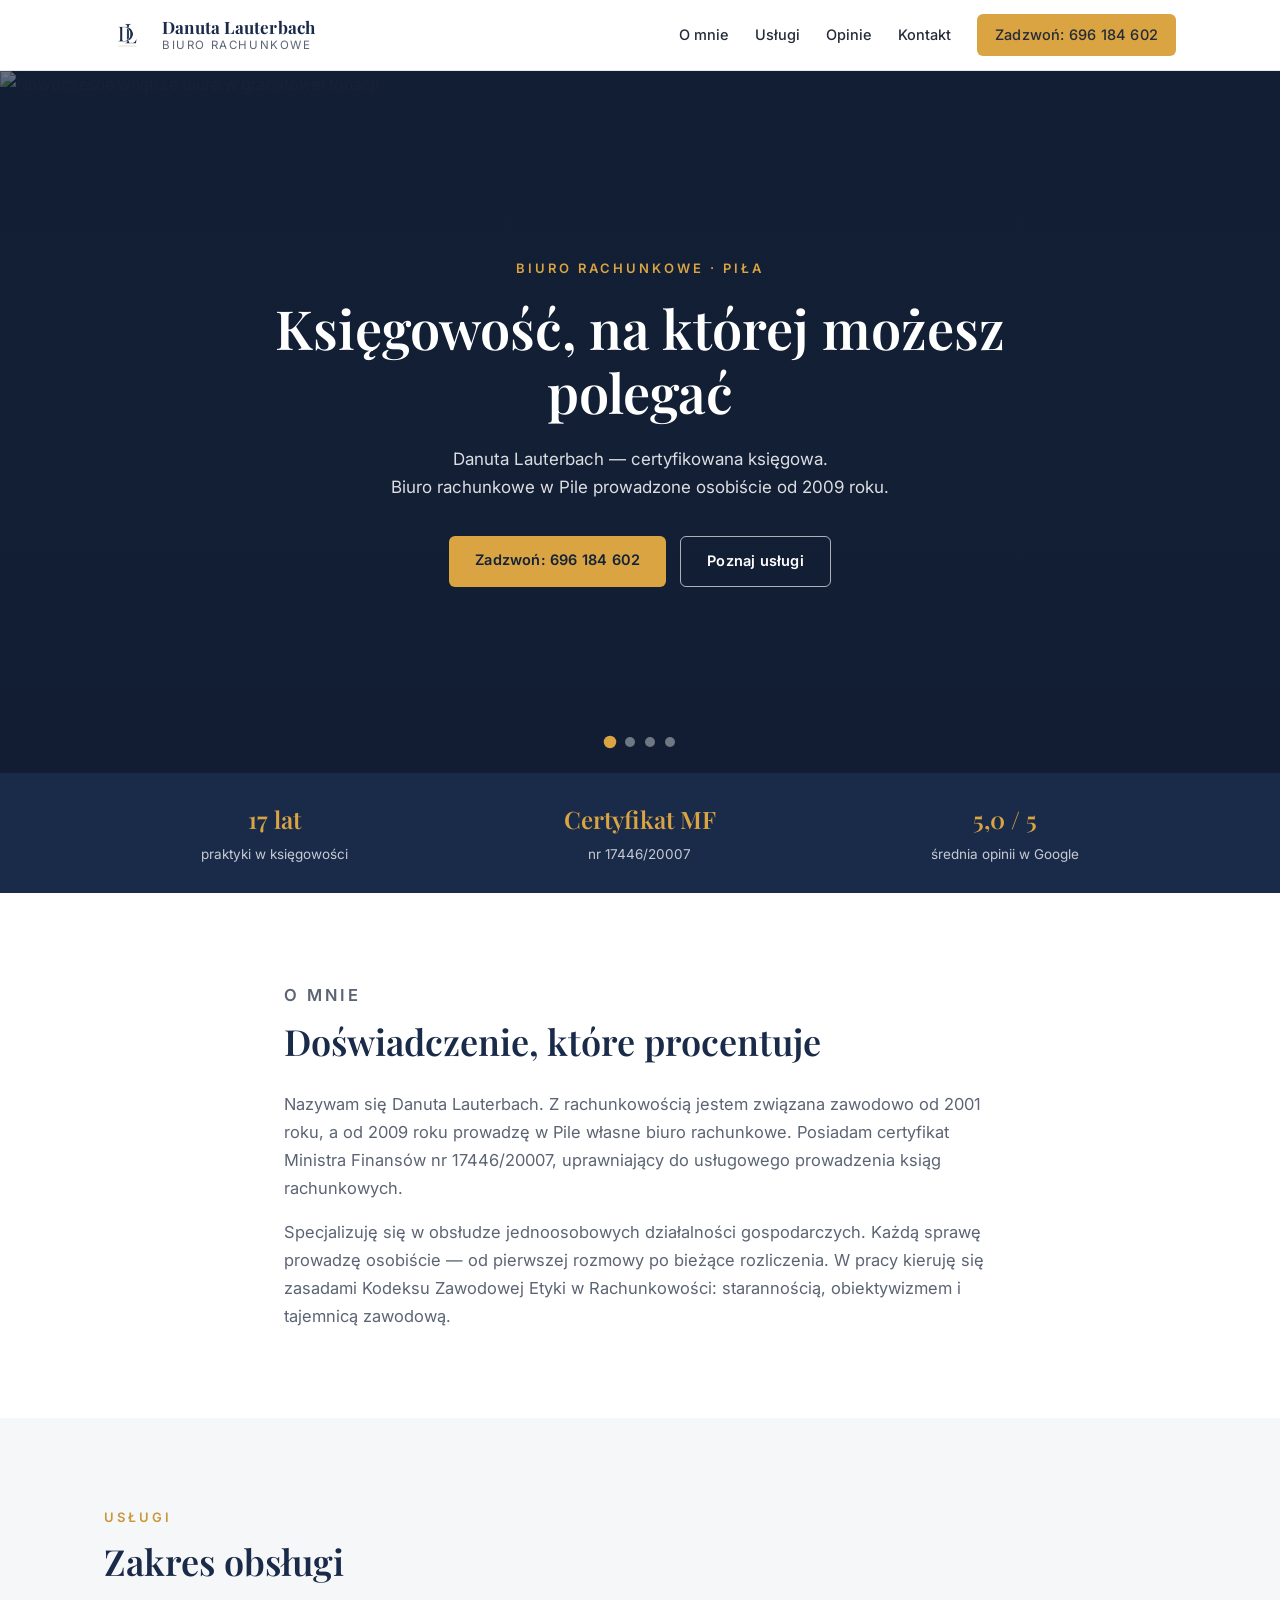
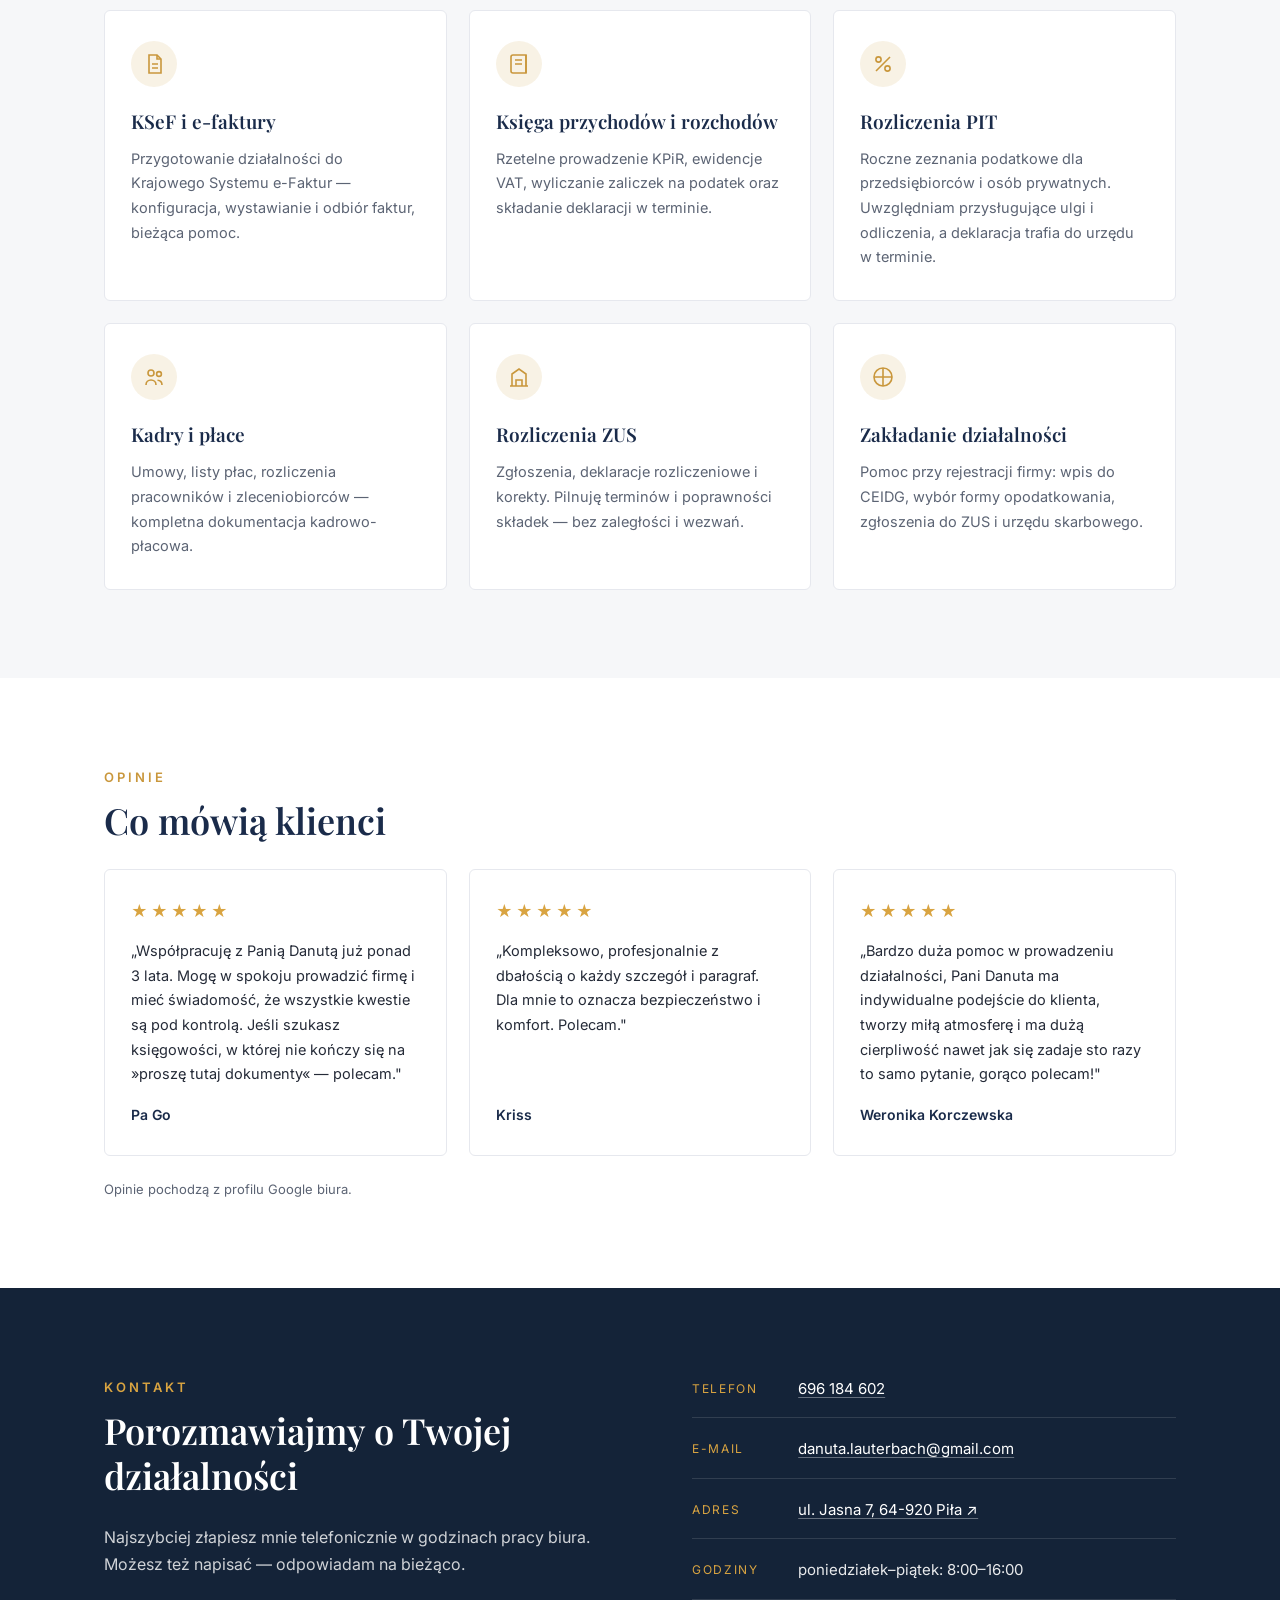
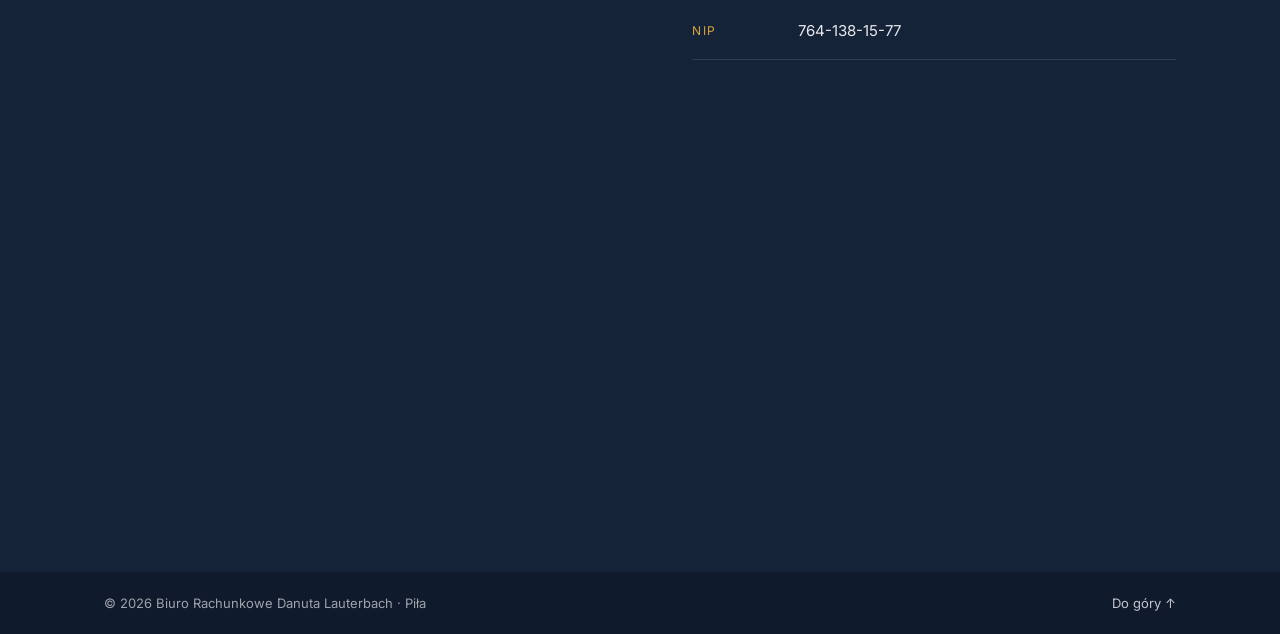
==== index.html @ 6547c0d4 "SEO: og-image, twitter cards, katalog usług w Schema, optymalizacja hero - og-image.jpg 1200x630 (gr" ====
<!DOCTYPE html>
<html lang="pl">
<head>
  <meta charset="UTF-8">
  <meta name="viewport" content="width=device-width, initial-scale=1.0">
  <title>Danuta Lauterbach — Biuro Rachunkowe w Pile | KPiR, kadry, ZUS, PIT</title>
  <meta name="description" content="Biuro rachunkowe Danuty Lauterbach w Pile. Certyfikat Ministra Finansów, 17 lat praktyki. KPiR, kadry i płace, ZUS, KSeF, rozliczenia PIT. Zadzwoń: 696 184 602.">
  <link rel="canonical" href="https://pilaksiegowa.pl/">
  <meta property="og:title" content="Danuta Lauterbach — Biuro Rachunkowe w Pile">
  <meta property="og:description" content="Certyfikowana księgowa. KPiR, kadry i płace, ZUS, KSeF, rozliczenia PIT. Piła, ul. Jasna 7.">
  <meta property="og:type" content="website">
  <meta property="og:url" content="https://pilaksiegowa.pl/">
  <meta property="og:locale" content="pl_PL">
  <meta property="og:image" content="https://pilaksiegowa.pl/og-image.jpg">
  <meta property="og:image:width" content="1200">
  <meta property="og:image:height" content="630">
  <meta property="og:image:alt" content="Danuta Lauterbach — Biuro Rachunkowe w Pile">
  <meta name="twitter:card" content="summary_large_image">
  <meta name="twitter:title" content="Danuta Lauterbach — Biuro Rachunkowe w Pile">
  <meta name="twitter:description" content="Certyfikowana księgowa. KPiR, kadry i płace, ZUS, KSeF, rozliczenia PIT.">
  <meta name="twitter:image" content="https://pilaksiegowa.pl/og-image.jpg">
  <meta name="theme-color" content="#1a2b4a">
  <link rel="icon" type="image/png" href="img/favicon.png">
  <link rel="apple-touch-icon" href="img/apple-touch-icon.png">
  <link rel="preload" as="image" href="img/slide-1.jpg">
  <link rel="preconnect" href="https://fonts.googleapis.com">
  <link rel="preconnect" href="https://fonts.gstatic.com" crossorigin>
  <link href="https://fonts.googleapis.com/css2?family=Playfair+Display:wght@500;600&family=Inter:wght@400;500;600&display=swap" rel="stylesheet">
  <link rel="stylesheet" href="css/style.css?v=2">
  <script type="application/ld+json">
  {
    "@context": "https://schema.org",
    "@type": "AccountingService",
    "name": "Biuro Rachunkowe Danuta Lauterbach",
    "url": "https://pilaksiegowa.pl/",
    "image": "https://pilaksiegowa.pl/og-image.jpg",
    "telephone": "+48696184602",
    "email": "danuta.lauterbach@gmail.com",
    "address": {
      "@type": "PostalAddress",
      "streetAddress": "ul. Jasna 7",
      "addressLocality": "Piła",
      "postalCode": "64-920",
      "addressCountry": "PL"
    },
    "geo": { "@type": "GeoCoordinates", "latitude": 53.1510, "longitude": 16.7380 },
    "openingHoursSpecification": {
      "@type": "OpeningHoursSpecification",
      "dayOfWeek": ["Monday", "Tuesday", "Wednesday", "Thursday", "Friday"],
      "opens": "08:00",
      "closes": "16:00"
    },
    "founder": { "@type": "Person", "name": "Danuta Lauterbach" },
    "foundingDate": "2009",
    "sameAs": [
      "https://ksiegowosc-pila.pl",
      "https://www.google.com/maps/search/?api=1&query=Biuro+Rachunkowe+Lauterbach+ul.+Jasna+7+Pi%C5%82a"
    ],
    "hasOfferCatalog": {
      "@type": "OfferCatalog",
      "name": "Usługi księgowe",
      "itemListElement": [
        { "@type": "Offer", "itemOffered": { "@type": "Service", "name": "KSeF i e-faktury" } },
        { "@type": "Offer", "itemOffered": { "@type": "Service", "name": "Księga przychodów i rozchodów (KPiR)" } },
        { "@type": "Offer", "itemOffered": { "@type": "Service", "name": "Rozliczenia PIT" } },
        { "@type": "Offer", "itemOffered": { "@type": "Service", "name": "Kadry i płace" } },
        { "@type": "Offer", "itemOffered": { "@type": "Service", "name": "Rozliczenia ZUS" } },
        { "@type": "Offer", "itemOffered": { "@type": "Service", "name": "Zakładanie działalności gospodarczej" } }
      ]
    }
  }
  </script>
</head>
<body>

<header class="site-header">
  <div class="container header-inner">
    <a href="#start" class="brand">
      <img src="img/logo-transparent.png" alt="Logo DL — Danuta Lauterbach" width="46" height="46">
      <span class="brand-text">
        <strong>Danuta Lauterbach</strong>
        <small>biuro rachunkowe</small>
      </span>
    </a>
    <nav class="main-nav" id="mainNav" aria-label="Nawigacja główna">
      <a href="#o-mnie">O mnie</a>
      <a href="#uslugi">Usługi</a>
      <a href="#opinie">Opinie</a>
      <a href="#kontakt">Kontakt</a>
      <a href="tel:696184602" class="btn btn-gold btn-nav">Zadzwoń: 696 184 602</a>
    </nav>
    <button class="nav-toggle" id="navToggle" aria-label="Otwórz menu" aria-expanded="false">
      <span></span><span></span><span></span>
    </button>
  </div>
</header>

<main id="start">

  <!-- HERO ze zmieniającymi się zdjęciami -->
  <section class="hero" aria-label="Sekcja powitalna">
    <div class="hero-slides" id="heroSlides">
      <img src="img/slide-1.jpg" class="slide is-active" alt="Nowoczesne wnętrze biura w granatowej tonacji" width="1600" height="1068" fetchpriority="high">
      <img src="img/slide-2.jpg" class="slide" alt="Otwarta księga i notatnik z długopisem" width="1600" height="1201" decoding="async">
      <img src="img/slide-3.jpg" class="slide" alt="Podpisywanie dokumentów piórem" width="1600" height="1068" decoding="async">
      <img src="img/slide-4.jpg" class="slide" alt="Praca z dokumentami przy biurku, obok filiżanka kawy" width="1600" height="1067" decoding="async">
    </div>
    <div class="hero-overlay"></div>
    <div class="container hero-content">
      <p class="hero-kicker">Biuro rachunkowe · Piła</p>
      <h1>Księgowość, na której możesz polegać</h1>
      <p class="hero-sub">Danuta Lauterbach — certyfikowana księgowa.<br>
      Biuro rachunkowe w Pile prowadzone osobiście od 2009 roku.</p>
      <div class="hero-actions">
        <a href="tel:696184602" class="btn btn-gold">Zadzwoń: 696 184 602</a>
        <a href="#uslugi" class="btn btn-ghost">Poznaj usługi</a>
      </div>
    </div>
    <div class="hero-dots" id="heroDots" role="tablist" aria-label="Wybór zdjęcia"></div>
  </section>

  <!-- PASEK ZAUFANIA -->
  <section class="trustbar">
    <div class="container trust-grid">
      <div class="trust-item">
        <span class="trust-num">17 lat</span>
        <span class="trust-label">praktyki w księgowości</span>
      </div>
      <div class="trust-item">
        <span class="trust-num">Certyfikat MF</span>
        <span class="trust-label">nr 17446/20007</span>
      </div>
      <div class="trust-item">
        <span class="trust-num">5,0 / 5</span>
        <span class="trust-label">średnia opinii w Google</span>
      </div>
    </div>
  </section>

  <!-- O MNIE -->
  <section class="section" id="o-mnie">
    <div class="container narrow">
      <p class="section-kicker">O mnie</p>
      <h2>Doświadczenie, które procentuje</h2>
      <p>Nazywam się Danuta Lauterbach. Z rachunkowością jestem związana zawodowo od 2001 roku,
      a od 2009 roku prowadzę w Pile własne biuro rachunkowe. Posiadam certyfikat Ministra Finansów
      nr 17446/20007, uprawniający do usługowego prowadzenia ksiąg rachunkowych.</p>
      <p>Specjalizuję się w obsłudze jednoosobowych działalności gospodarczych. Każdą sprawę prowadzę
      osobiście — od pierwszej rozmowy po bieżące rozliczenia. W pracy kieruję się zasadami
      Kodeksu Zawodowej Etyki w Rachunkowości: starannością, obiektywizmem i tajemnicą zawodową.</p>
    </div>
  </section>

  <!-- USŁUGI -->
  <section class="section section-alt" id="uslugi">
    <div class="container">
      <p class="section-kicker">Usługi</p>
      <h2>Zakres obsługi</h2>
      <div class="services-grid">
        <article class="service-card">
          <div class="service-icon" aria-hidden="true">
            <svg viewBox="0 0 24 24" fill="none" stroke="currentColor" stroke-width="1.6"><path d="M7 3h8l4 4v14H7z"/><path d="M15 3v4h4"/><path d="M10 12h6M10 16h6"/></svg>
          </div>
          <h3>KSeF i e-faktury</h3>
          <p>Przygotowanie działalności do Krajowego Systemu e-Faktur — konfiguracja, wystawianie i odbiór faktur, bieżąca pomoc.</p>
        </article>
        <article class="service-card">
          <div class="service-icon" aria-hidden="true">
            <svg viewBox="0 0 24 24" fill="none" stroke="currentColor" stroke-width="1.6"><path d="M4 5a2 2 0 012-2h13v18H6a2 2 0 01-2-2z"/><path d="M19 3v18"/><path d="M8 8h7M8 12h7"/></svg>
          </div>
          <h3>Księga przychodów i rozchodów</h3>
          <p>Rzetelne prowadzenie KPiR, ewidencje VAT, wyliczanie zaliczek na podatek oraz składanie deklaracji w terminie.</p>
        </article>
        <article class="service-card">
          <div class="service-icon" aria-hidden="true">
            <svg viewBox="0 0 24 24" fill="none" stroke="currentColor" stroke-width="1.6"><path d="M19 5L5 19"/><circle cx="7.5" cy="7.5" r="2.6"/><circle cx="16.5" cy="16.5" r="2.6"/></svg>
          </div>
          <h3>Rozliczenia PIT</h3>
          <p>Roczne zeznania podatkowe dla przedsiębiorców i osób prywatnych. Uwzględniam przysługujące ulgi i odliczenia, a deklaracja trafia do urzędu w terminie.</p>
        </article>
        <article class="service-card">
          <div class="service-icon" aria-hidden="true">
            <svg viewBox="0 0 24 24" fill="none" stroke="currentColor" stroke-width="1.6"><circle cx="9" cy="8" r="3"/><path d="M4 20c0-3 2.2-5 5-5s5 2 5 5"/><circle cx="17" cy="9" r="2.4"/><path d="M15.5 15.2c2.6.2 4.5 2 4.5 4.8"/></svg>
          </div>
          <h3>Kadry i płace</h3>
          <p>Umowy, listy płac, rozliczenia pracowników i zleceniobiorców — kompletna dokumentacja kadrowo-płacowa.</p>
        </article>
        <article class="service-card">
          <div class="service-icon" aria-hidden="true">
            <svg viewBox="0 0 24 24" fill="none" stroke="currentColor" stroke-width="1.6"><path d="M3 21h18M5 21V9l7-5 7 5v12"/><path d="M9 21v-6h6v6"/></svg>
          </div>
          <h3>Rozliczenia ZUS</h3>
          <p>Zgłoszenia, deklaracje rozliczeniowe i korekty. Pilnuję terminów i poprawności składek — bez zaległości i wezwań.</p>
        </article>
        <article class="service-card">
          <div class="service-icon" aria-hidden="true">
            <svg viewBox="0 0 24 24" fill="none" stroke="currentColor" stroke-width="1.6"><path d="M12 3v18M3 12h18"/><circle cx="12" cy="12" r="9"/></svg>
          </div>
          <h3>Zakładanie działalności</h3>
          <p>Pomoc przy rejestracji firmy: wpis do CEIDG, wybór formy opodatkowania, zgłoszenia do ZUS i urzędu skarbowego.</p>
        </article>
      </div>
    </div>
  </section>

  <!-- OPINIE -->
  <section class="section" id="opinie">
    <div class="container">
      <p class="section-kicker">Opinie</p>
      <h2>Co mówią klienci</h2>
      <div class="reviews-grid">
        <blockquote class="review-card">
          <div class="stars" aria-label="Ocena 5 na 5">★★★★★</div>
          <p>„Współpracuję z Panią Danutą już ponad 3 lata. Mogę w spokoju prowadzić firmę i mieć świadomość,
          że wszystkie kwestie są pod kontrolą. Jeśli szukasz księgowości, w której nie kończy się na
          »proszę tutaj dokumenty« — polecam."</p>
          <footer>Pa Go</footer>
        </blockquote>
        <blockquote class="review-card">
          <div class="stars" aria-label="Ocena 5 na 5">★★★★★</div>
          <p>„Kompleksowo, profesjonalnie z dbałością o każdy szczegół i paragraf.
          Dla mnie to oznacza bezpieczeństwo i komfort. Polecam."</p>
          <footer>Kriss</footer>
        </blockquote>
        <blockquote class="review-card">
          <div class="stars" aria-label="Ocena 5 na 5">★★★★★</div>
          <p>„Bardzo duża pomoc w prowadzeniu działalności, Pani Danuta ma indywidualne podejście do klienta,
          tworzy miłą atmosferę i ma dużą cierpliwość nawet jak się zadaje sto razy to samo pytanie, gorąco polecam!"</p>
          <footer>Weronika Korczewska</footer>
        </blockquote>
      </div>
      <p class="reviews-note">Opinie pochodzą z profilu Google biura.</p>
    </div>
  </section>

  <!-- KONTAKT -->
  <section class="section section-navy" id="kontakt">
    <div class="container contact-grid">
      <div>
        <p class="section-kicker kicker-gold">Kontakt</p>
        <h2 class="h-light">Porozmawiajmy o Twojej działalności</h2>
        <p class="contact-lead">Najszybciej złapiesz mnie telefonicznie w godzinach pracy biura.
        Możesz też napisać — odpowiadam na bieżąco.</p>
      </div>
      <ul class="contact-list">
        <li>
          <span class="contact-label">Telefon</span>
          <a href="tel:696184602">696 184 602</a>
        </li>
        <li>
          <span class="contact-label">E-mail</span>
          <a href="mailto:danuta.lauterbach@gmail.com">danuta.lauterbach@gmail.com</a>
        </li>
        <li>
          <span class="contact-label">Adres</span>
          <a href="https://www.google.com/maps/search/?api=1&query=Biuro+Rachunkowe+Lauterbach+ul.+Jasna+7+Piła" target="_blank" rel="noopener" title="Otwórz lokalizację biura w Google Maps">ul. Jasna 7, 64-920 Piła ↗</a>
        </li>
        <li>
          <span class="contact-label">Godziny</span>
          <span>poniedziałek–piątek: 8:00–16:00</span>
        </li>
        <li>
          <span class="contact-label">NIP</span>
          <span>764-138-15-77</span>
        </li>
      </ul>
    </div>
    <div class="container">
      <div class="contact-map">
        <iframe
          src="https://maps.google.com/maps?q=Biuro+Rachunkowe+Danuta+Lauterbach&t=&z=16&ie=UTF8&iwloc=A&output=embed"
          title="Mapa dojazdu — Biuro Rachunkowe Danuta Lauterbach, ul. Jasna 7, Piła"
          loading="lazy"
          referrerpolicy="no-referrer-when-downgrade"
          allowfullscreen></iframe>
      </div>
    </div>
  </section>

</main>

<footer class="site-footer">
  <div class="container footer-inner">
    <span>© 2026 Biuro Rachunkowe Danuta Lauterbach · Piła</span>
    <a href="#start">Do góry ↑</a>
  </div>
</footer>

<script src="js/script.js?v=1"></script>
</body>
</html>
---- css/style.css ----
/* ============================================
   Biuro Rachunkowe Danuta Lauterbach — pilaksiegowa
   Koncepcja 1: klasyka — granat + złoto
   ============================================ */

:root {
  --navy: #1a2b4a;
  --navy-dark: #142338;
  --gold: #c9973c;
  --gold-light: #d9a441;
  --ink: #252b38;
  --muted: #5c6474;
  --bg: #ffffff;
  --bg-alt: #f6f7f9;
  --line: #e6e8ee;
  --radius: 6px;
  --font-serif: "Playfair Display", Georgia, serif;
  --font-sans: "Inter", -apple-system, BlinkMacSystemFont, sans-serif;
}

* { margin: 0; padding: 0; box-sizing: border-box; }

html { scroll-behavior: smooth; }

body {
  font-family: var(--font-sans);
  color: var(--ink);
  background: var(--bg);
  line-height: 1.7;
  font-size: 16px;
}

img { max-width: 100%; display: block; }

.container {
  max-width: 1120px;
  margin: 0 auto;
  padding: 0 24px;
}

.narrow { max-width: 760px; }

section { scroll-margin-top: 84px; }

/* ---------- Nagłówek ---------- */

.site-header {
  position: sticky;
  top: 0;
  z-index: 50;
  background: rgba(255, 255, 255, 0.97);
  border-bottom: 1px solid var(--line);
}

.header-inner {
  display: flex;
  align-items: center;
  justify-content: space-between;
  padding-top: 12px;
  padding-bottom: 12px;
}

.brand {
  display: flex;
  align-items: center;
  gap: 12px;
  text-decoration: none;
}

.brand img { width: 46px; height: 46px; }

.brand-text { display: flex; flex-direction: column; line-height: 1.25; }
.brand-text strong {
  font-family: var(--font-serif);
  font-size: 17px;
  color: var(--navy);
  letter-spacing: 0.2px;
}
.brand-text small {
  font-size: 11.5px;
  color: var(--muted);
  text-transform: uppercase;
  letter-spacing: 1.6px;
}

.main-nav {
  display: flex;
  align-items: center;
  gap: 26px;
}

.main-nav a {
  text-decoration: none;
  color: var(--ink);
  font-size: 14.5px;
  font-weight: 500;
}

.main-nav a:hover { color: var(--navy); }

.nav-toggle {
  display: none;
  flex-direction: column;
  gap: 5px;
  background: none;
  border: none;
  cursor: pointer;
  padding: 6px;
}
.nav-toggle span {
  width: 24px;
  height: 2px;
  background: var(--navy);
}

/* ---------- Przyciski ---------- */

.btn {
  display: inline-block;
  padding: 12px 26px;
  border-radius: var(--radius);
  text-decoration: none;
  font-weight: 600;
  font-size: 14.5px;
  letter-spacing: 0.2px;
  transition: background 0.2s ease, color 0.2s ease, border-color 0.2s ease;
}

.btn-gold {
  background: var(--gold-light);
  color: var(--navy-dark);
}
.btn-gold:hover { background: var(--gold); }

.btn-ghost {
  border: 1px solid rgba(255, 255, 255, 0.65);
  color: #ffffff;
}
.btn-ghost:hover { border-color: #ffffff; background: rgba(255, 255, 255, 0.08); }

.btn-nav { padding: 9px 18px; }

/* ---------- Hero ze sliderem ---------- */

.hero {
  position: relative;
  min-height: 620px;
  height: 78vh;
  max-height: 760px;
  display: flex;
  align-items: center;
  overflow: hidden;
  background: var(--navy-dark);
}

.hero-slides .slide {
  position: absolute;
  inset: 0;
  width: 100%;
  height: 100%;
  object-fit: cover;
  opacity: 0;
  transition: opacity 1.4s ease-in-out;
}

.hero-slides .slide.is-active { opacity: 1; }

.hero-overlay {
  position: absolute;
  inset: 0;
  background: linear-gradient(to bottom, rgba(17, 27, 49, 0.62), rgba(17, 27, 49, 0.5) 55%, rgba(17, 27, 49, 0.72));
}

.hero-content {
  position: relative;
  z-index: 2;
  text-align: center;
  width: 100%;
}

.hero-kicker {
  color: var(--gold-light);
  font-size: 13px;
  font-weight: 600;
  text-transform: uppercase;
  letter-spacing: 3px;
  margin-bottom: 18px;
}

.hero h1 {
  font-family: var(--font-serif);
  font-weight: 600;
  font-size: clamp(34px, 5vw, 54px);
  line-height: 1.18;
  color: #ffffff;
  max-width: 800px;
  margin: 0 auto 20px;
}

.hero-sub {
  color: rgba(255, 255, 255, 0.85);
  font-size: 17px;
  margin-bottom: 34px;
}

.hero-actions {
  display: flex;
  gap: 14px;
  justify-content: center;
  flex-wrap: wrap;
}

.hero-dots {
  position: absolute;
  bottom: 26px;
  left: 50%;
  transform: translateX(-50%);
  z-index: 2;
  display: flex;
  gap: 10px;
}

.hero-dots button {
  width: 10px;
  height: 10px;
  border-radius: 50%;
  border: none;
  background: rgba(255, 255, 255, 0.4);
  cursor: pointer;
  padding: 0;
  transition: background 0.3s ease, transform 0.3s ease;
}

.hero-dots button.is-active {
  background: var(--gold-light);
  transform: scale(1.25);
}

/* ---------- Pasek zaufania ---------- */

.trustbar {
  background: var(--navy);
  padding: 26px 0;
}

.trust-grid {
  display: grid;
  grid-template-columns: repeat(3, 1fr);
  gap: 24px;
  text-align: center;
}

.trust-num {
  display: block;
  font-family: var(--font-serif);
  font-size: 24px;
  font-weight: 600;
  color: var(--gold-light);
}

.trust-label {
  font-size: 13.5px;
  color: rgba(255, 255, 255, 0.75);
}

/* ---------- Sekcje ---------- */

.section { padding: 88px 0; }

.section-alt { background: var(--bg-alt); }

.section-kicker {
  color: var(--gold);
  font-size: 13px;
  font-weight: 600;
  text-transform: uppercase;
  letter-spacing: 3px;
  margin-bottom: 10px;
}

.kicker-gold { color: var(--gold-light); }

.section h2 {
  font-family: var(--font-serif);
  font-weight: 600;
  font-size: clamp(26px, 3.4vw, 36px);
  color: var(--navy);
  margin-bottom: 26px;
  line-height: 1.25;
}

.section h2.h-light { color: #ffffff; }

.section p + p { margin-top: 16px; }

#o-mnie p { color: var(--muted); font-size: 16.5px; }

/* ---------- Usługi ---------- */

.services-grid {
  display: grid;
  grid-template-columns: repeat(3, 1fr);
  gap: 22px;
  margin-top: 14px;
}

.service-card {
  background: #ffffff;
  border: 1px solid var(--line);
  border-radius: var(--radius);
  padding: 30px 26px;
}

.service-icon {
  width: 46px;
  height: 46px;
  border-radius: 50%;
  background: rgba(201, 151, 60, 0.13);
  color: var(--gold);
  display: flex;
  align-items: center;
  justify-content: center;
  margin-bottom: 18px;
}

.service-icon svg { width: 24px; height: 24px; }

.service-card h3 {
  font-family: var(--font-serif);
  font-size: 19px;
  font-weight: 600;
  color: var(--navy);
  margin-bottom: 10px;
}

.service-card p { font-size: 14.5px; color: var(--muted); }

/* ---------- Opinie ---------- */

.reviews-grid {
  display: grid;
  grid-template-columns: repeat(3, 1fr);
  gap: 22px;
  margin-top: 14px;
}

.review-card {
  background: #ffffff;
  border: 1px solid var(--line);
  border-radius: var(--radius);
  padding: 28px 26px;
  display: flex;
  flex-direction: column;
}

.stars {
  color: var(--gold-light);
  font-size: 16px;
  letter-spacing: 3px;
  margin-bottom: 14px;
}

.review-card p {
  font-size: 14.5px;
  color: var(--ink);
  flex: 1;
}

.review-card footer {
  margin-top: 16px;
  font-weight: 600;
  font-size: 14px;
  color: var(--navy);
}

.reviews-note {
  margin-top: 22px;
  font-size: 13px;
  color: var(--muted);
}

/* ---------- Kontakt ---------- */

.section-navy { background: var(--navy-dark); }

.contact-grid {
  display: grid;
  grid-template-columns: 1.1fr 1fr;
  gap: 56px;
  align-items: start;
}

.contact-lead { color: rgba(255, 255, 255, 0.8); }

.contact-list {
  list-style: none;
  display: flex;
  flex-direction: column;
  gap: 18px;
}

.contact-list li {
  display: grid;
  grid-template-columns: 92px 1fr;
  gap: 14px;
  padding-bottom: 16px;
  border-bottom: 1px solid rgba(255, 255, 255, 0.12);
  font-size: 15px;
  color: rgba(255, 255, 255, 0.9);
}

.contact-label {
  font-size: 12px;
  text-transform: uppercase;
  letter-spacing: 1.6px;
  color: var(--gold-light);
  padding-top: 3px;
}

.contact-list a {
  color: #ffffff;
  text-decoration: underline;
  text-decoration-color: rgba(255, 255, 255, 0.35);
  text-underline-offset: 3px;
}

.contact-list a:hover { text-decoration-color: var(--gold-light); }

.contact-map {
  margin-top: 44px;
}

.contact-map iframe {
  display: block;
  width: 100%;
  height: 380px;
  border: 0;
  border-radius: var(--radius);
}

/* ---------- Stopka ---------- */

.site-footer {
  background: #0f1a2c;
  padding: 20px 0;
}

.footer-inner {
  display: flex;
  justify-content: space-between;
  align-items: center;
  font-size: 13px;
  color: rgba(255, 255, 255, 0.6);
}

.site-footer a { color: rgba(255, 255, 255, 0.75); text-decoration: none; }
.site-footer a:hover { color: #ffffff; }

/* ---------- Responsywność ---------- */

@media (max-width: 900px) {
  .services-grid, .reviews-grid { grid-template-columns: 1fr 1fr; }
  .contact-grid { grid-template-columns: 1fr; gap: 32px; }
}

@media (max-width: 640px) {
  .main-nav {
    display: none;
    position: absolute;
    top: 100%;
    left: 0;
    right: 0;
    background: #ffffff;
    border-bottom: 1px solid var(--line);
    flex-direction: column;
    align-items: flex-start;
    padding: 18px 24px 22px;
    gap: 16px;
  }
  .main-nav.is-open { display: flex; }
  .nav-toggle { display: flex; }
  .services-grid, .reviews-grid { grid-template-columns: 1fr; }
  .trust-grid { grid-template-columns: 1fr; gap: 16px; }
  .hero { min-height: 540px; height: auto; padding: 96px 0; }
  .section { padding: 60px 0; }
  .footer-inner { flex-direction: column; gap: 8px; }
  .contact-map { margin-top: 32px; }
  .contact-map iframe { height: 300px; }
}

/* Dostępność: mniej ruchu */
@media (prefers-reduced-motion: reduce) {
  html { scroll-behavior: auto; }
  .hero-slides .slide { transition: none; }
}
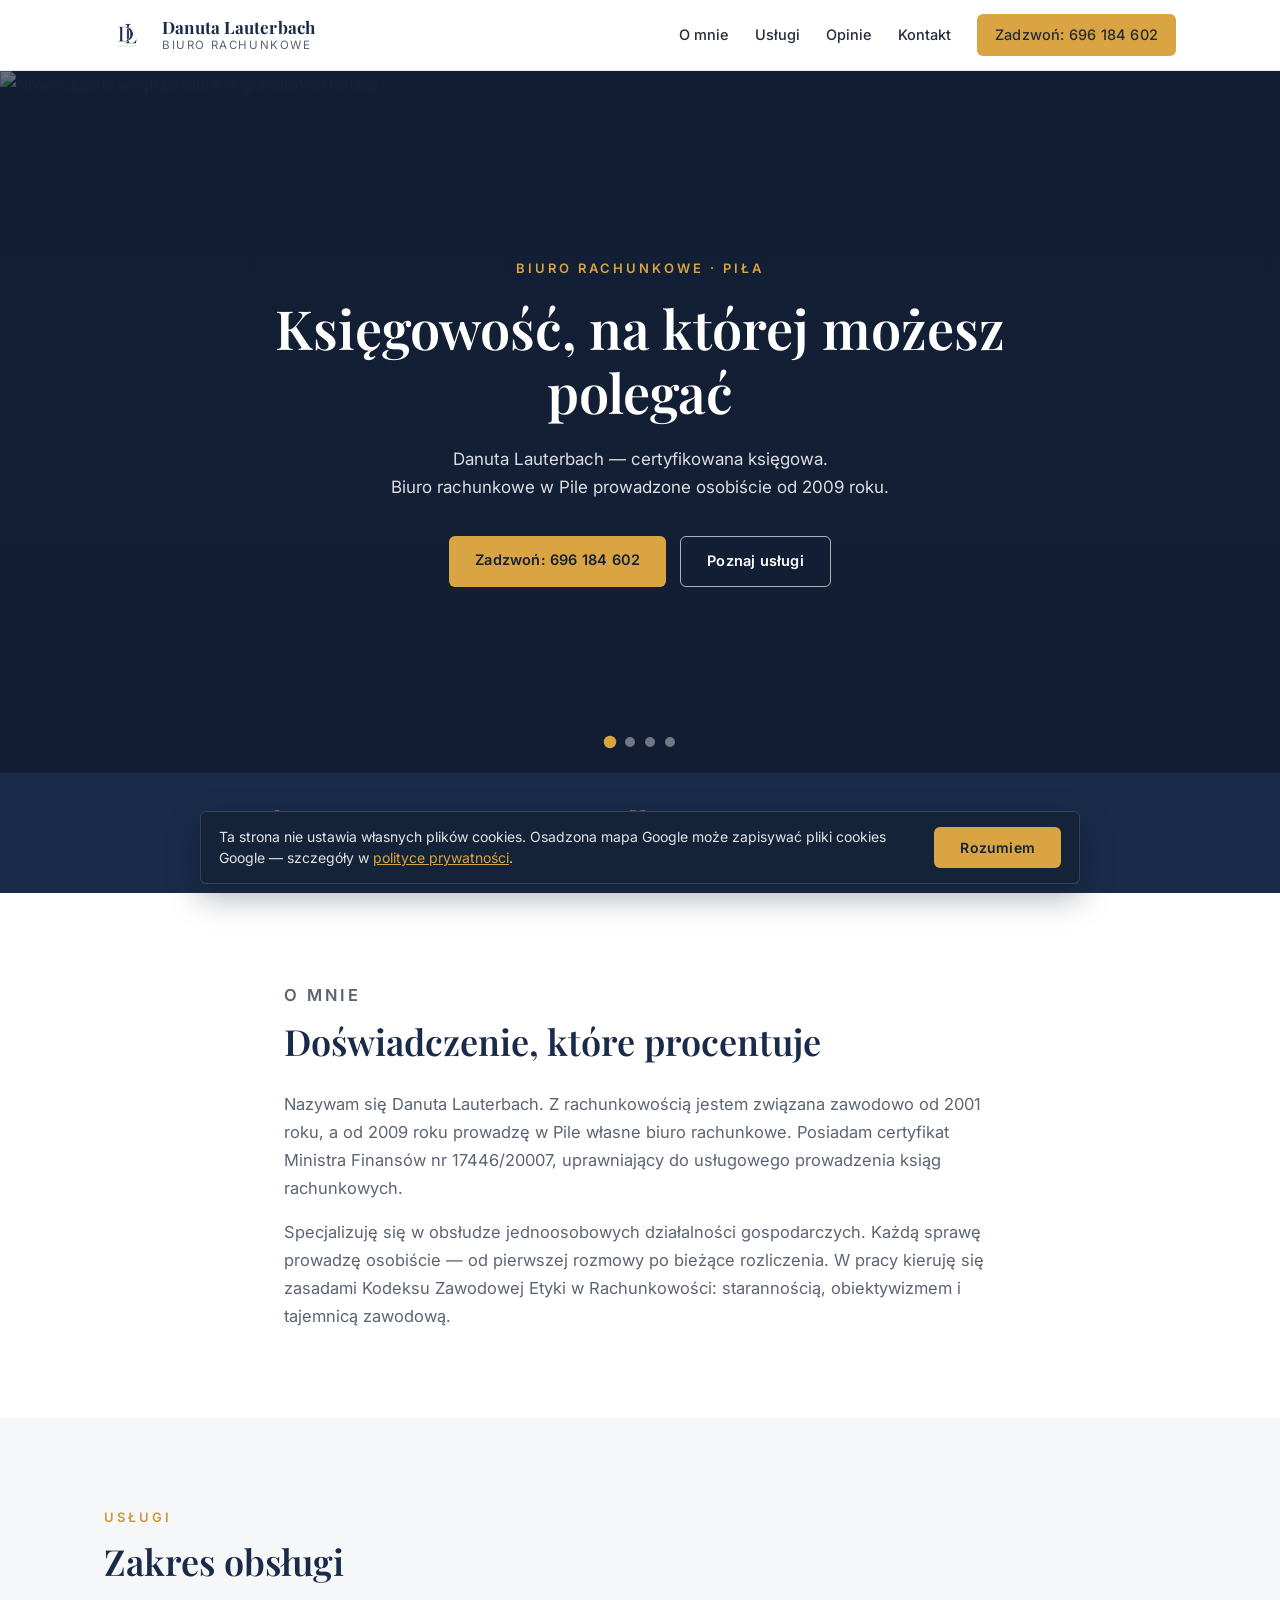
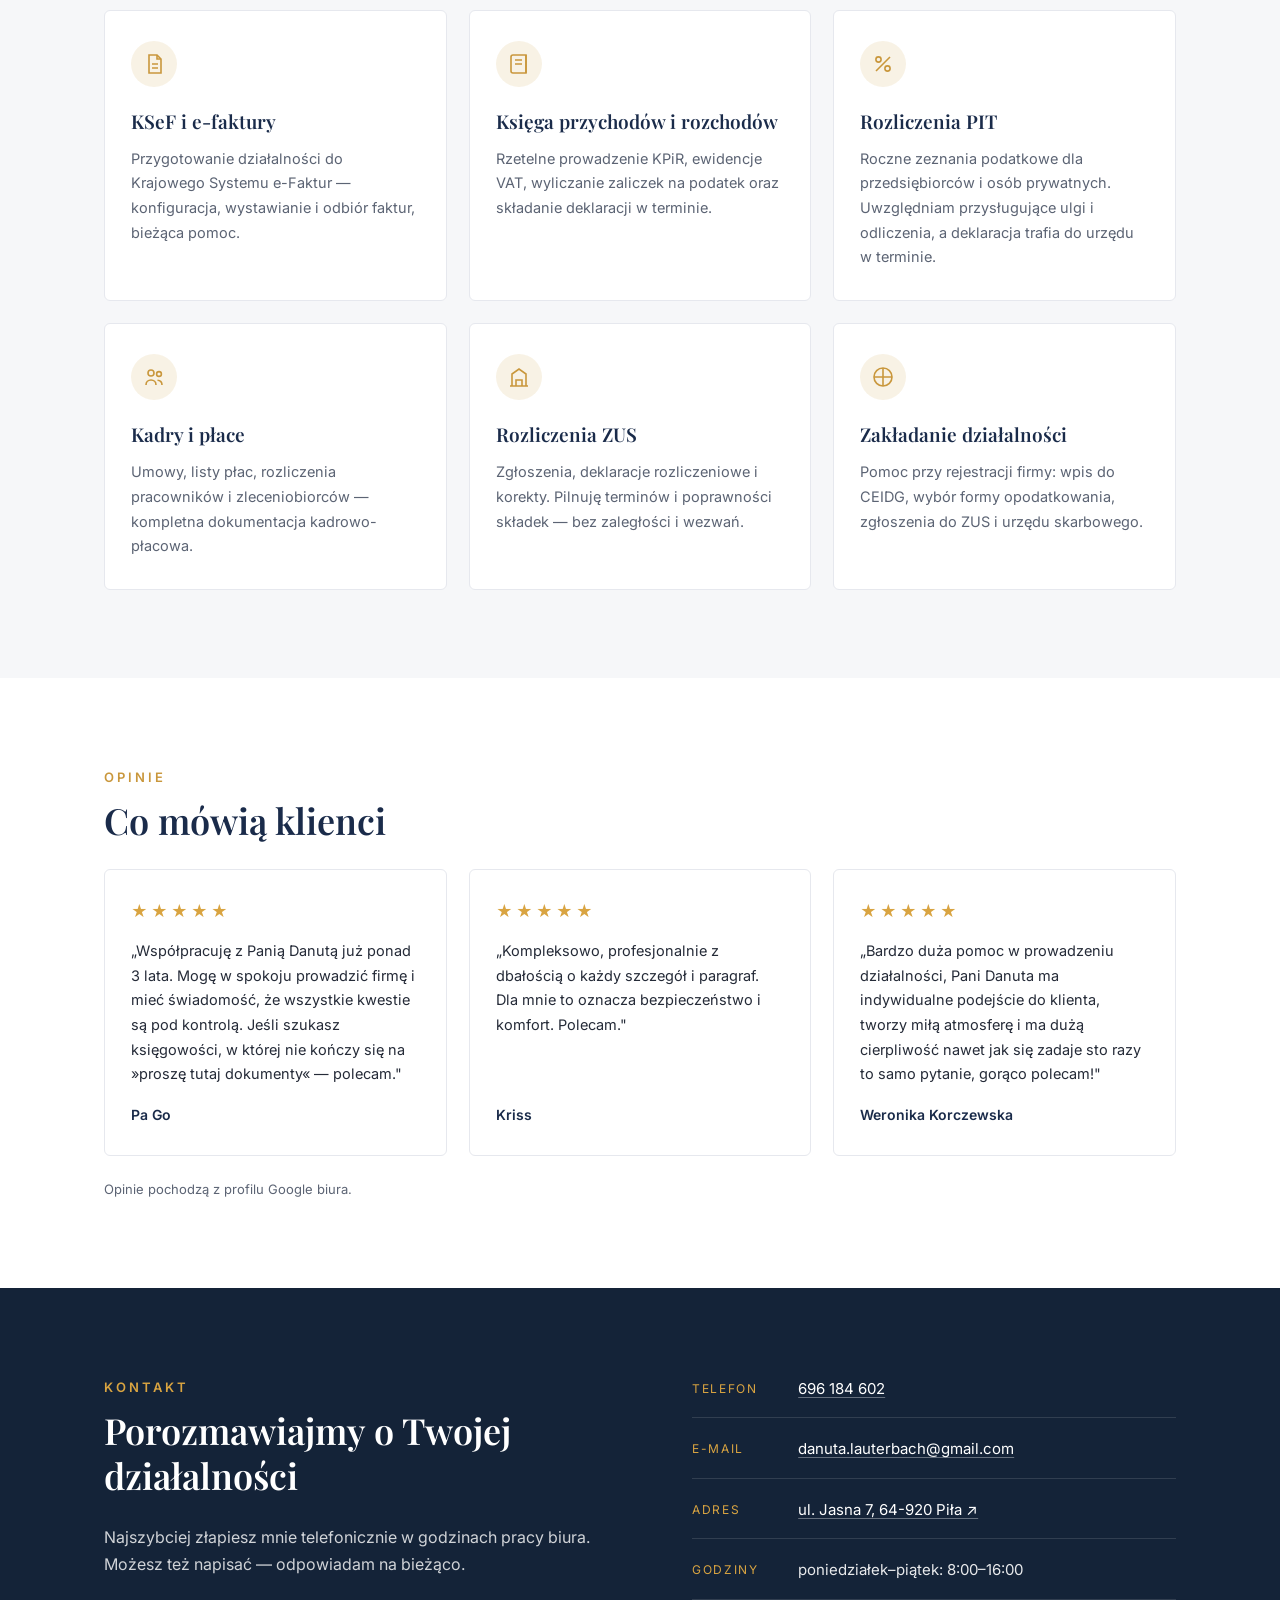
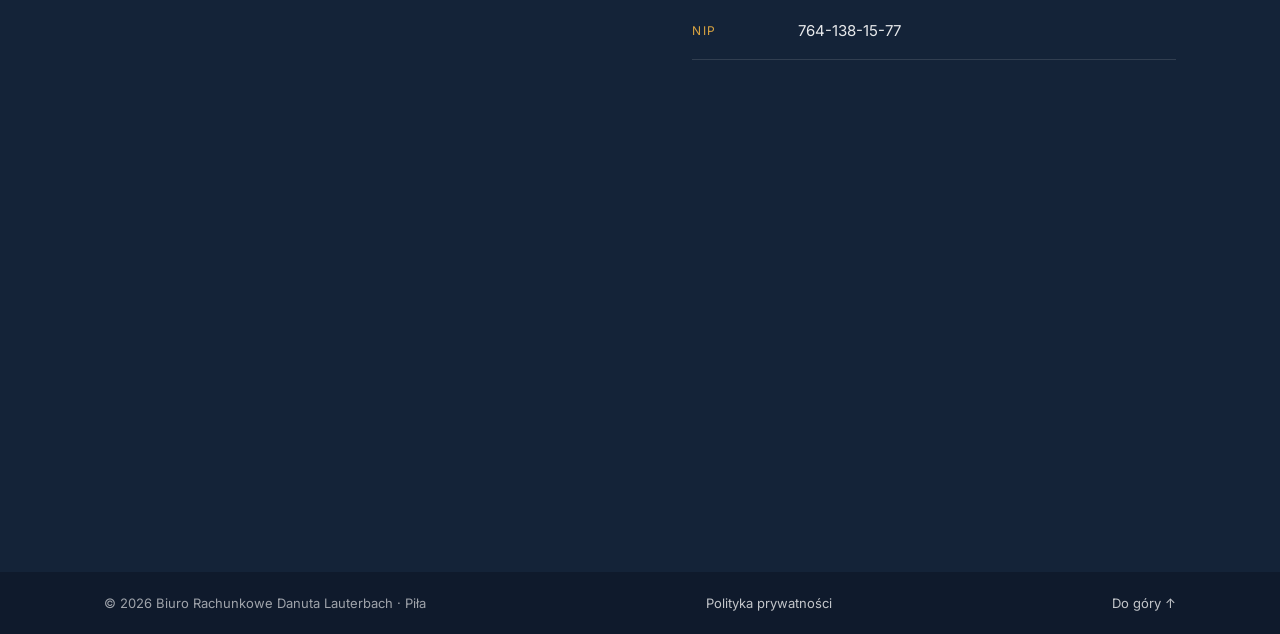
==== commit 589b9dfb: "Dodaj politykę prywatności i baner cookies - podstrona polityka-prywatnosci.html (administrator, kon" ====
--- a/index.html
+++ b/index.html
@@ -26,7 +26,7 @@
   <link rel="preconnect" href="https://fonts.googleapis.com">
   <link rel="preconnect" href="https://fonts.gstatic.com" crossorigin>
   <link href="https://fonts.googleapis.com/css2?family=Playfair+Display:wght@500;600&family=Inter:wght@400;500;600&display=swap" rel="stylesheet">
-  <link rel="stylesheet" href="css/style.css?v=2">
+  <link rel="stylesheet" href="css/style.css?v=3">
   <script type="application/ld+json">
   {
     "@context": "https://schema.org",
@@ -282,10 +282,17 @@
 <footer class="site-footer">
   <div class="container footer-inner">
     <span>© 2026 Biuro Rachunkowe Danuta Lauterbach · Piła</span>
+    <a href="polityka-prywatnosci.html">Polityka prywatności</a>
     <a href="#start">Do góry ↑</a>
   </div>
 </footer>
 
-<script src="js/script.js?v=1"></script>
+<div class="cookie-banner" id="cookieBanner" hidden>
+  <p>Ta strona nie ustawia własnych plików cookies. Osadzona mapa Google może zapisywać pliki
+  cookies Google — szczegóły w <a href="polityka-prywatnosci.html">polityce prywatności</a>.</p>
+  <button type="button" id="cookieAccept" class="btn btn-gold">Rozumiem</button>
+</div>
+
+<script src="js/script.js?v=2"></script>
 </body>
 </html>
--- a/css/style.css
+++ b/css/style.css
@@ -436,6 +436,79 @@
   height: 380px;
   border: 0;
   border-radius: var(--radius);
+}
+
+/* ---------- Polityka prywatności ---------- */
+
+.legal { padding: 60px 24px 90px; }
+
+.legal h1 {
+  font-family: var(--font-serif);
+  font-size: clamp(30px, 4vw, 42px);
+  color: var(--navy);
+  margin-bottom: 6px;
+}
+
+.legal-date {
+  color: var(--muted);
+  font-size: 14px;
+  margin-bottom: 30px;
+}
+
+.legal h2 {
+  font-family: var(--font-serif);
+  font-size: 21px;
+  color: var(--navy);
+  margin: 34px 0 10px;
+}
+
+.legal p { margin-bottom: 12px; }
+
+.legal ul {
+  padding-left: 22px;
+  margin: 10px 0 14px;
+}
+
+.legal a { color: var(--navy); }
+
+/* ---------- Baner cookies ---------- */
+
+.cookie-banner {
+  position: fixed;
+  left: 16px;
+  right: 16px;
+  bottom: 16px;
+  z-index: 90;
+  display: flex;
+  align-items: center;
+  justify-content: space-between;
+  gap: 18px;
+  max-width: 880px;
+  margin: 0 auto;
+  background: var(--navy-dark);
+  color: rgba(255, 255, 255, 0.88);
+  border: 1px solid rgba(255, 255, 255, 0.14);
+  border-radius: var(--radius);
+  padding: 14px 18px;
+  font-size: 14px;
+  line-height: 1.55;
+  box-shadow: 0 12px 32px rgba(10, 18, 32, 0.35);
+}
+
+.cookie-banner[hidden] { display: none; }
+
+.cookie-banner a { color: var(--gold-light); }
+
+.cookie-banner .btn {
+  border: 0;
+  cursor: pointer;
+  white-space: nowrap;
+  font-family: var(--font-sans);
+  font-size: 14px;
+}
+
+@media (max-width: 640px) {
+  .cookie-banner { flex-direction: column; align-items: stretch; }
 }
 
 /* ---------- Stopka ---------- */
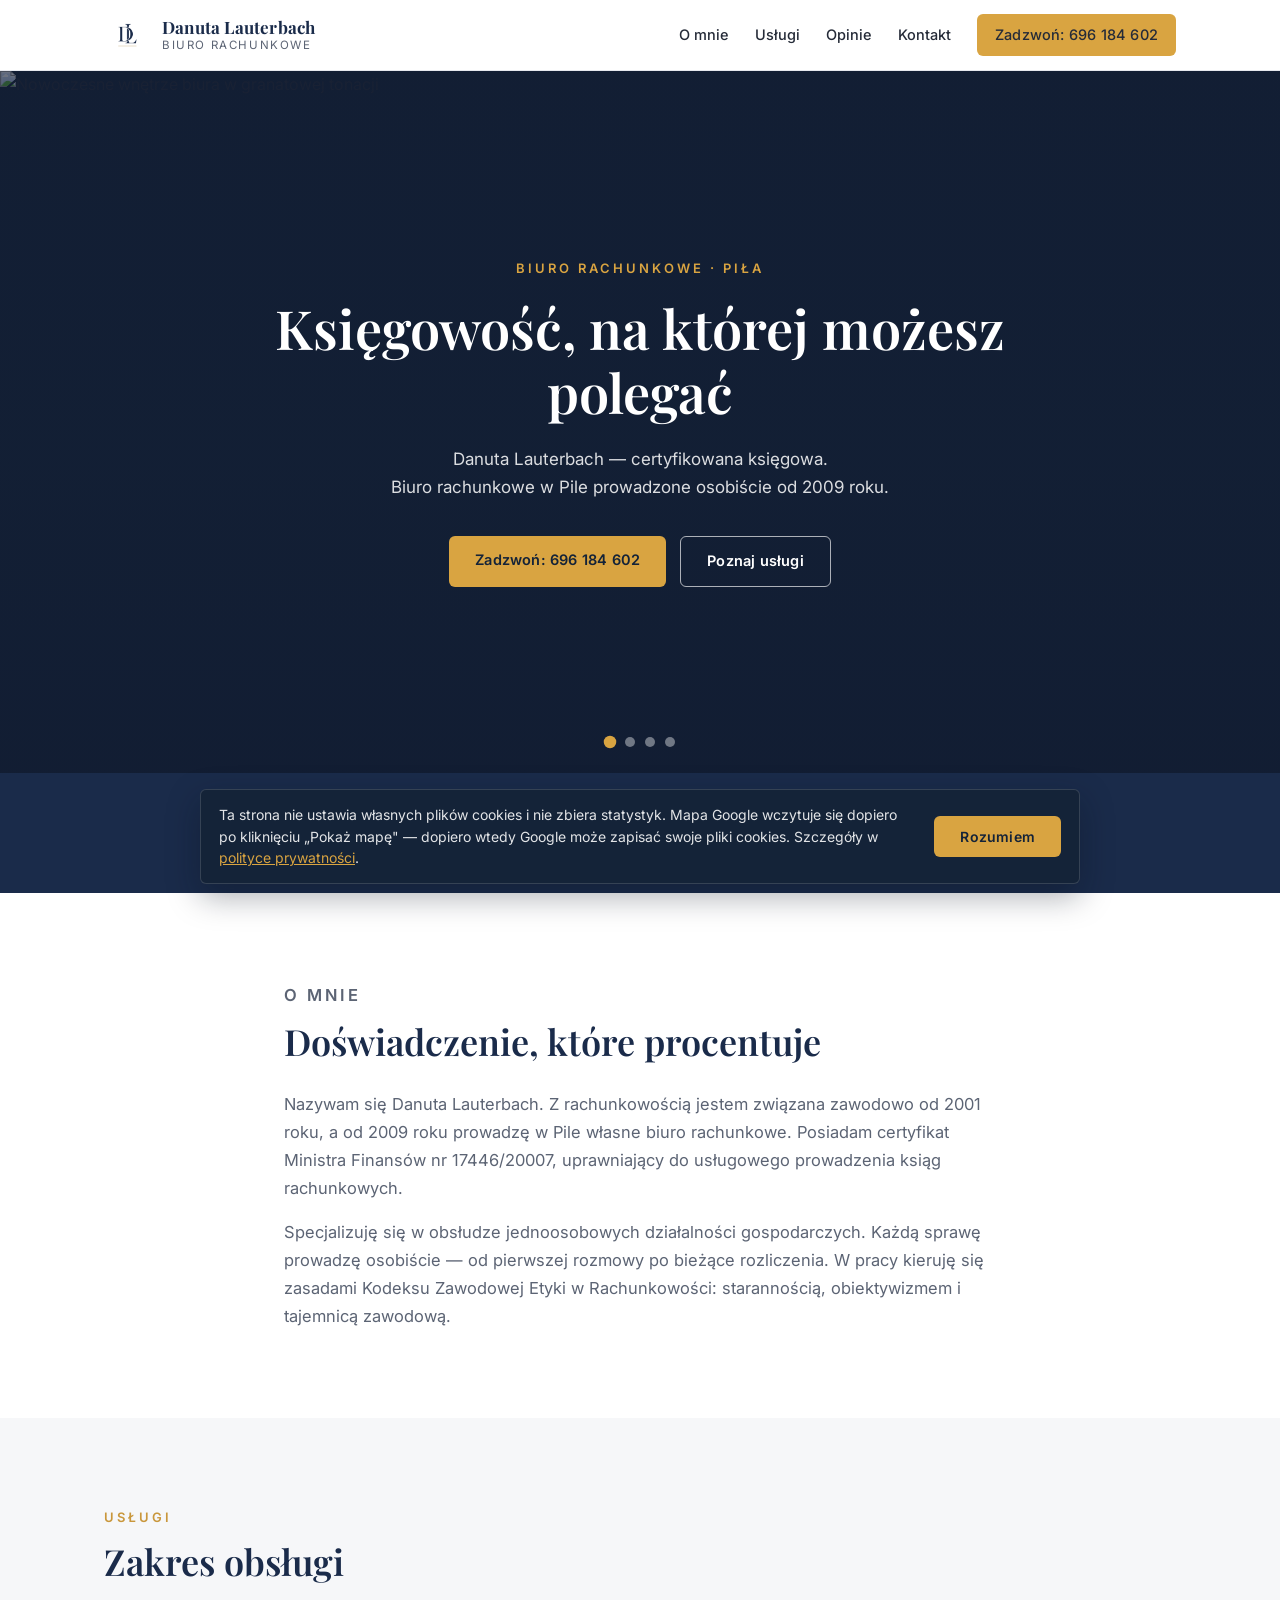
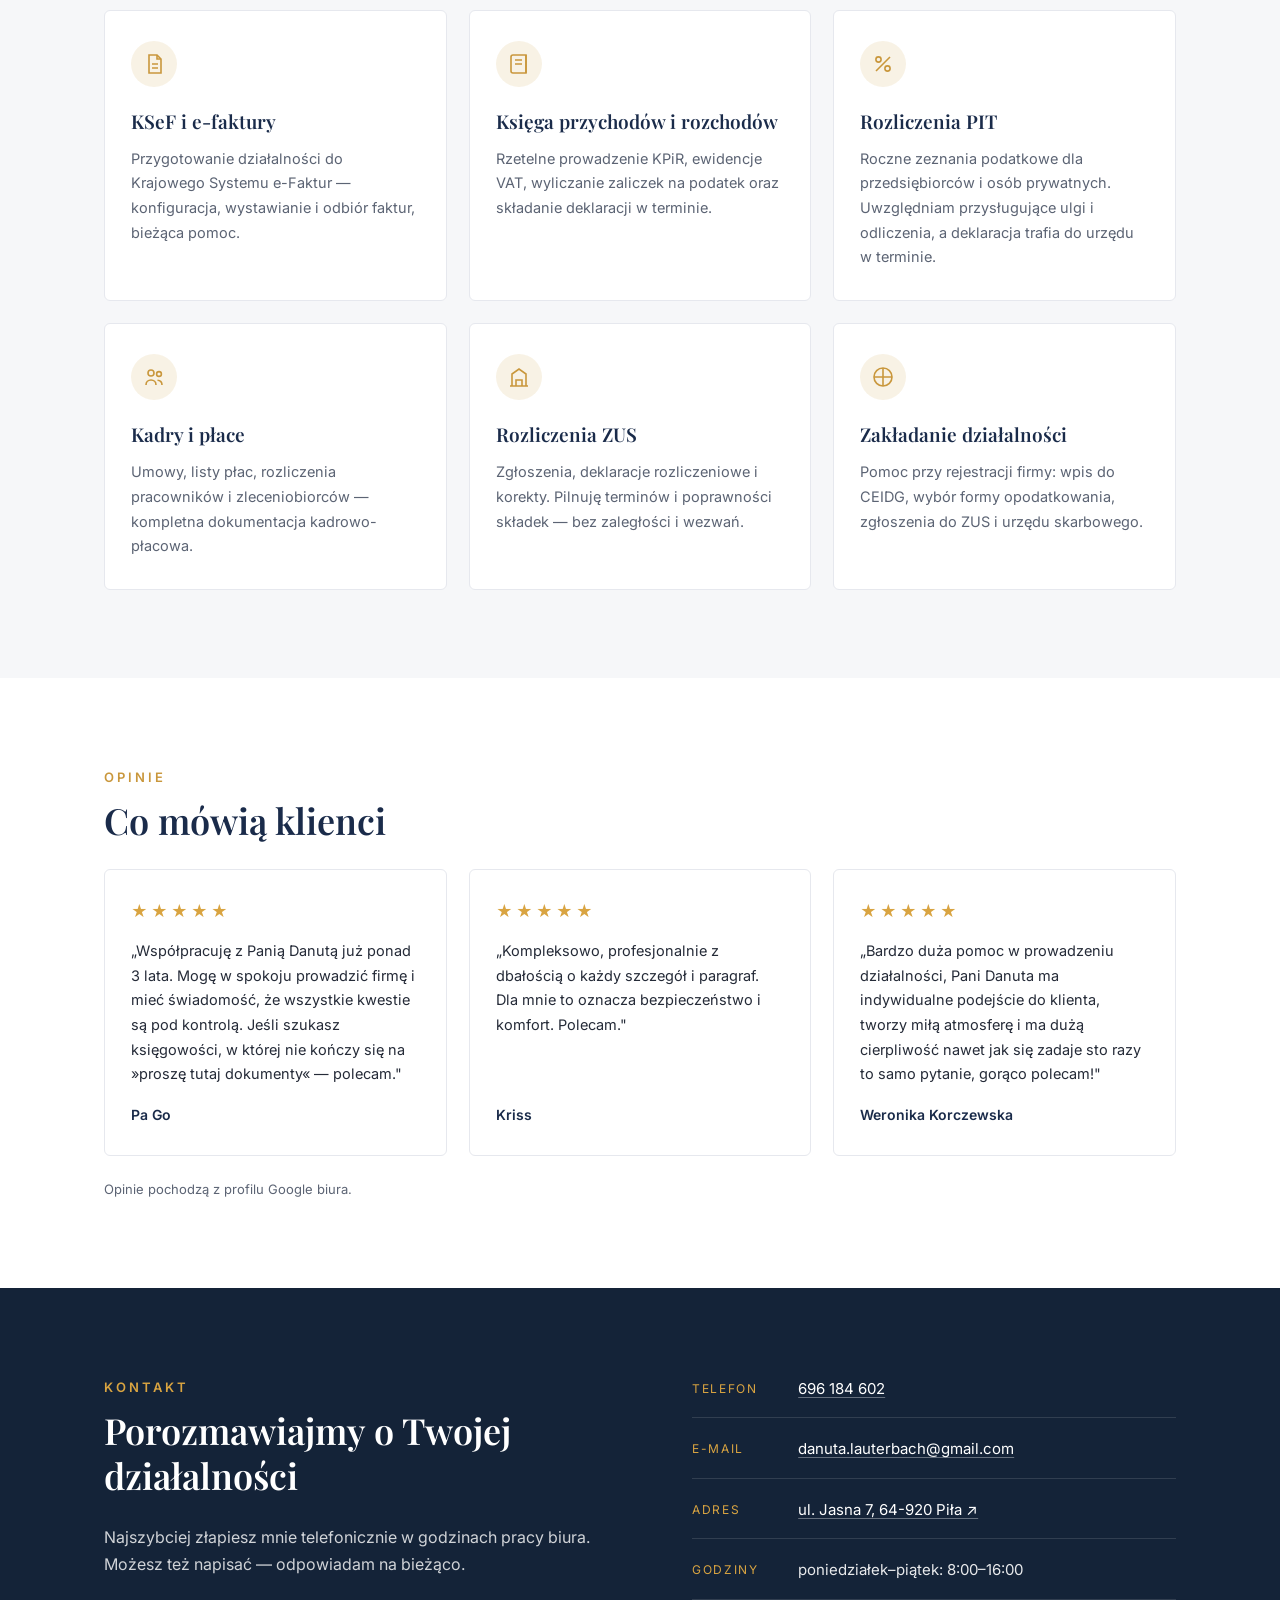
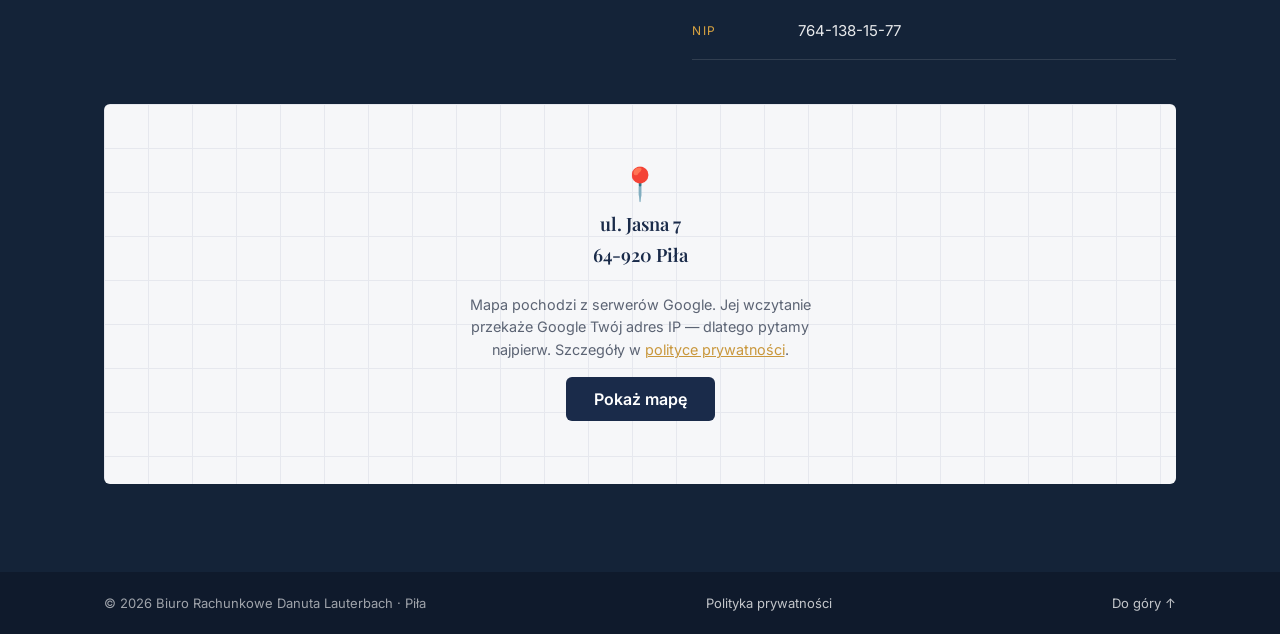
==== commit 8ba35947: "RODO: mapa Google dopiero po kliknieciu "Pokaz mape" Strona nie ma baneru z wyborem (ani GA4), a map" ====
--- a/index.html
+++ b/index.html
@@ -26,7 +26,7 @@
   <link rel="preconnect" href="https://fonts.googleapis.com">
   <link rel="preconnect" href="https://fonts.gstatic.com" crossorigin>
   <link href="https://fonts.googleapis.com/css2?family=Playfair+Display:wght@500;600&family=Inter:wght@400;500;600&display=swap" rel="stylesheet">
-  <link rel="stylesheet" href="css/style.css?v=3">
+  <link rel="stylesheet" href="css/style.css?v=4">
   <script type="application/ld+json">
   {
     "@context": "https://schema.org",
@@ -266,13 +266,19 @@
       </ul>
     </div>
     <div class="container">
-      <div class="contact-map">
+      <div class="contact-map" data-map-consent>
         <iframe
-          src="https://maps.google.com/maps?q=Biuro+Rachunkowe+Danuta+Lauterbach&t=&z=16&ie=UTF8&iwloc=A&output=embed"
+          data-src="https://maps.google.com/maps?q=Biuro+Rachunkowe+Danuta+Lauterbach&t=&z=16&ie=UTF8&iwloc=A&output=embed"
           title="Mapa dojazdu — Biuro Rachunkowe Danuta Lauterbach, ul. Jasna 7, Piła"
           loading="lazy"
           referrerpolicy="no-referrer-when-downgrade"
           allowfullscreen></iframe>
+        <div class="map-consent">
+          <span class="map-consent__pin" aria-hidden="true">📍</span>
+          <p class="map-consent__address">ul. Jasna 7<br>64-920 Piła</p>
+          <p class="map-consent__note">Mapa pochodzi z serwerów Google. Jej wczytanie przekaże Google Twój adres IP — dlatego pytamy najpierw. Szczegóły w <a href="polityka-prywatnosci.html">polityce prywatności</a>.</p>
+          <button type="button" class="map-consent__btn" data-map-action="load">Pokaż mapę</button>
+        </div>
       </div>
     </div>
   </section>
@@ -288,11 +294,12 @@
 </footer>
 
 <div class="cookie-banner" id="cookieBanner" hidden>
-  <p>Ta strona nie ustawia własnych plików cookies. Osadzona mapa Google może zapisywać pliki
-  cookies Google — szczegóły w <a href="polityka-prywatnosci.html">polityce prywatności</a>.</p>
+  <p>Ta strona nie ustawia własnych plików cookies i nie zbiera statystyk. Mapa Google
+  wczytuje się dopiero po kliknięciu „Pokaż mapę" — dopiero wtedy Google może zapisać swoje
+  pliki cookies. Szczegóły w <a href="polityka-prywatnosci.html">polityce prywatności</a>.</p>
   <button type="button" id="cookieAccept" class="btn btn-gold">Rozumiem</button>
 </div>
 
-<script src="js/script.js?v=2"></script>
+<script src="js/script.js?v=3"></script>
 </body>
 </html>
--- a/css/style.css
+++ b/css/style.css
@@ -428,6 +428,7 @@
 
 .contact-map {
   margin-top: 44px;
+  position: relative;
 }
 
 .contact-map iframe {
@@ -436,6 +437,70 @@
   height: 380px;
   border: 0;
   border-radius: var(--radius);
+}
+
+/* ── Zaślepka mapy (RODO) ──
+   Przykrywa iframe do czasu zgody. Znika, gdy skrypt doda .is-map-loaded. */
+.map-consent {
+  position: absolute;
+  inset: 0;
+  display: flex;
+  flex-direction: column;
+  align-items: center;
+  justify-content: center;
+  gap: 8px;
+  padding: 32px;
+  text-align: center;
+  border-radius: var(--radius);
+  background: var(--bg-alt);
+  background-image:
+    linear-gradient(var(--line) 1px, transparent 1px),
+    linear-gradient(90deg, var(--line) 1px, transparent 1px);
+  background-size: 44px 44px, 44px 44px;
+}
+.is-map-loaded .map-consent { display: none; }
+.map-consent__pin { font-size: 2rem; line-height: 1; }
+.map-consent__address {
+  font-family: var(--font-serif);
+  font-size: 1.15rem;
+  font-weight: 600;
+  color: var(--navy);
+  margin: 0;
+}
+.map-consent__note {
+  font-size: 0.9rem;
+  line-height: 1.55;
+  color: var(--muted);
+  max-width: 42ch;
+  margin: 0;
+}
+.map-consent__note a { color: var(--gold); }
+.map-consent__btn {
+  margin-top: 8px;
+  padding: 12px 28px;
+  min-height: 44px;
+  border: 0;
+  border-radius: var(--radius);
+  background: var(--navy);
+  color: #fff;
+  font-family: var(--font-sans);
+  font-size: 1rem;
+  font-weight: 600;
+  cursor: pointer;
+  transition: background 0.2s ease;
+}
+.map-consent__btn:hover { background: var(--navy-dark); }
+.map-consent__btn:focus-visible { outline: 3px solid var(--gold); outline-offset: 2px; }
+
+/* Na telefonach iframe ma tylko 300px wysokości — zaślepka musi się w tym zmieścić,
+   inaczej przycisk zostaje przycięty. */
+@media (max-width: 700px) {
+  .contact-map:not(.is-map-loaded) { min-height: 320px; }
+  .map-consent { padding: 20px; gap: 6px; }
+  .map-consent__pin { font-size: 1.6rem; }
+  .map-consent__address { font-size: 1.02rem; }
+  .map-consent__note { font-size: 0.82rem; line-height: 1.45; }
+  .map-consent__btn { padding: 10px 22px; font-size: 0.95rem; }
 }
 
 /* ---------- Polityka prywatności ---------- */
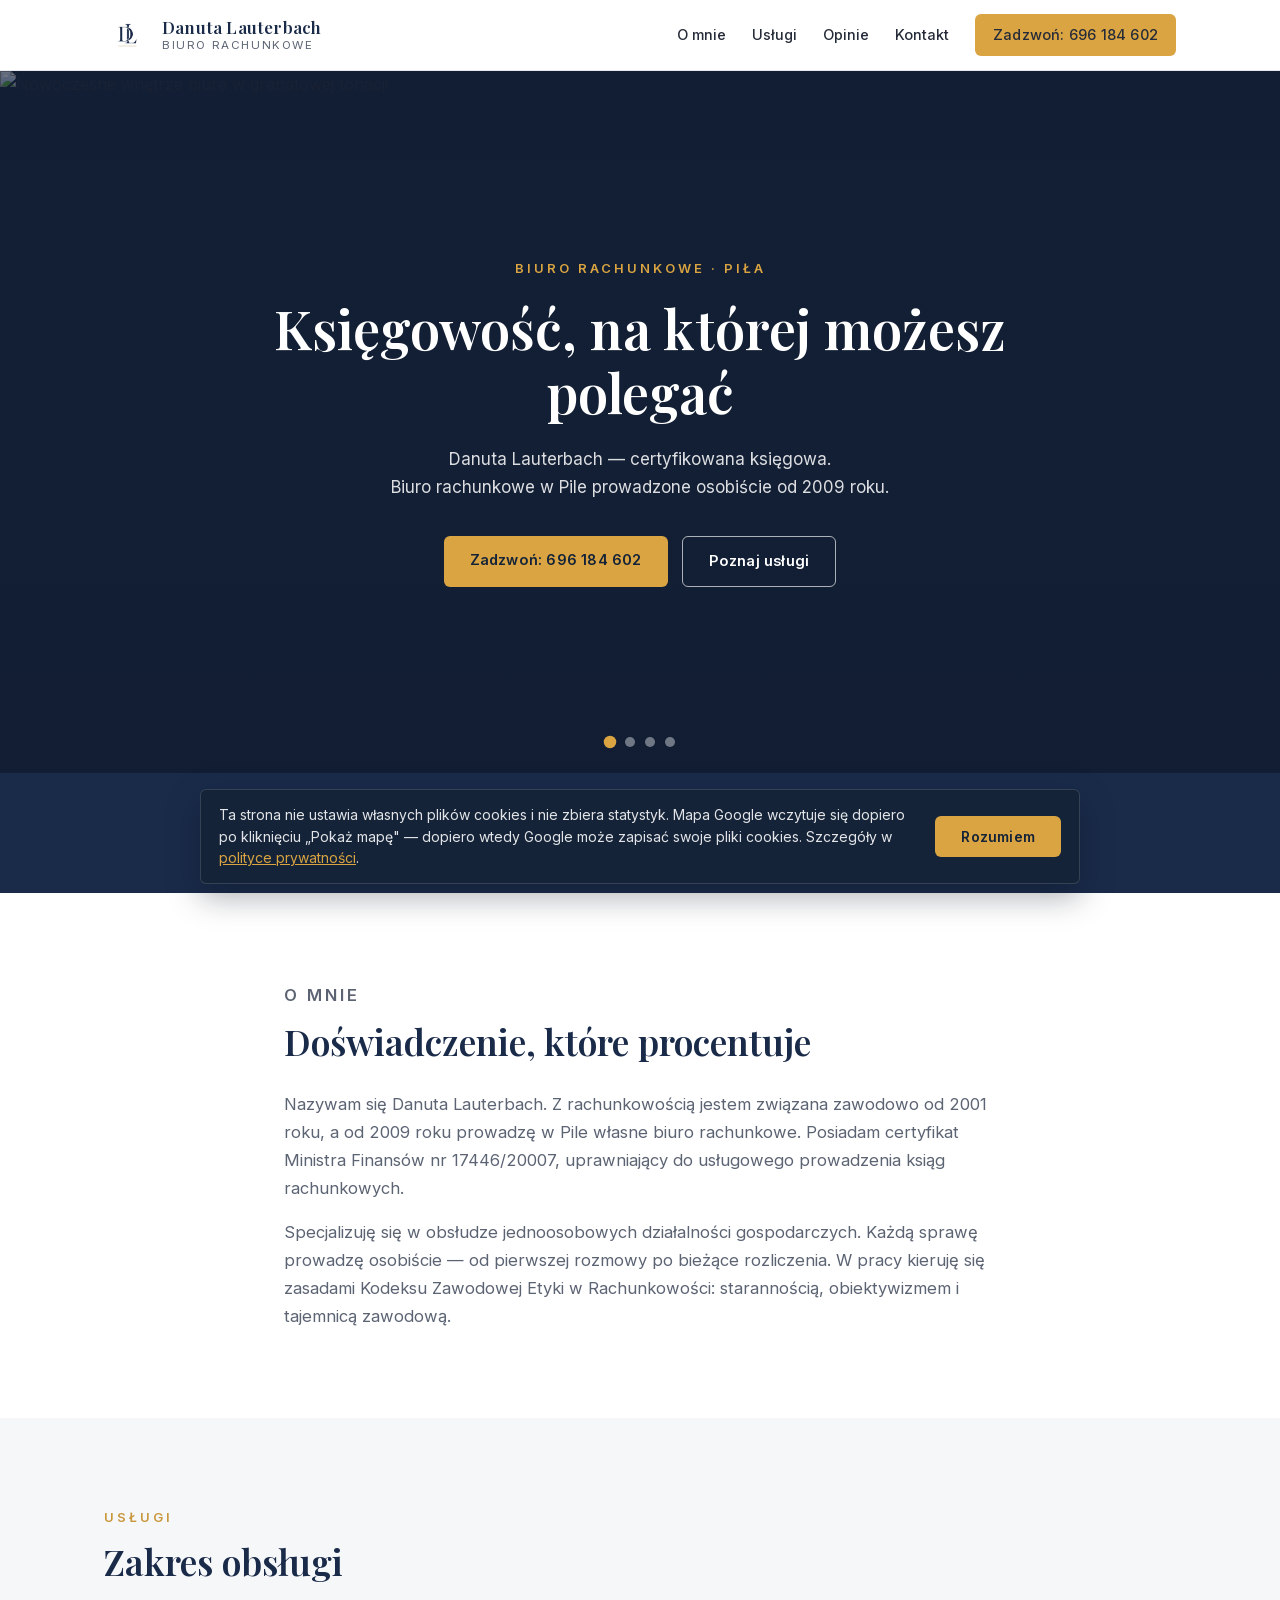
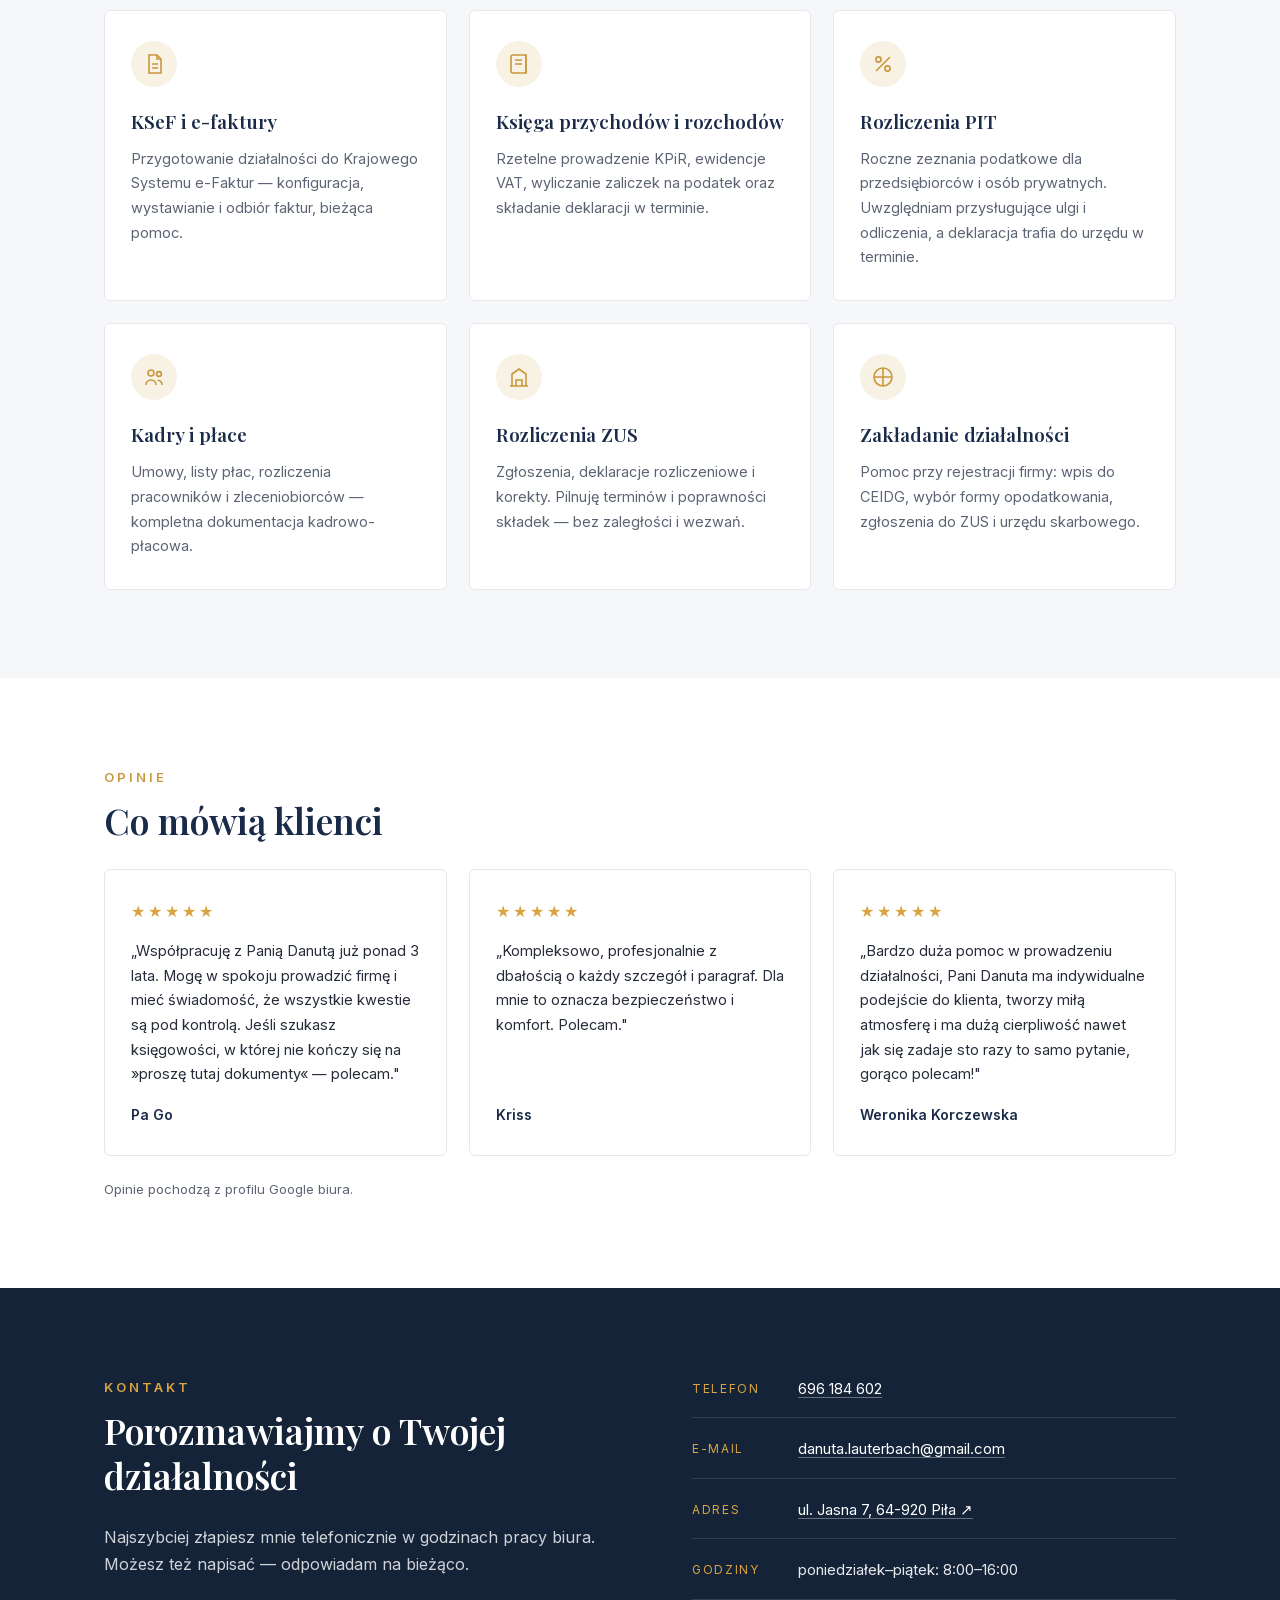
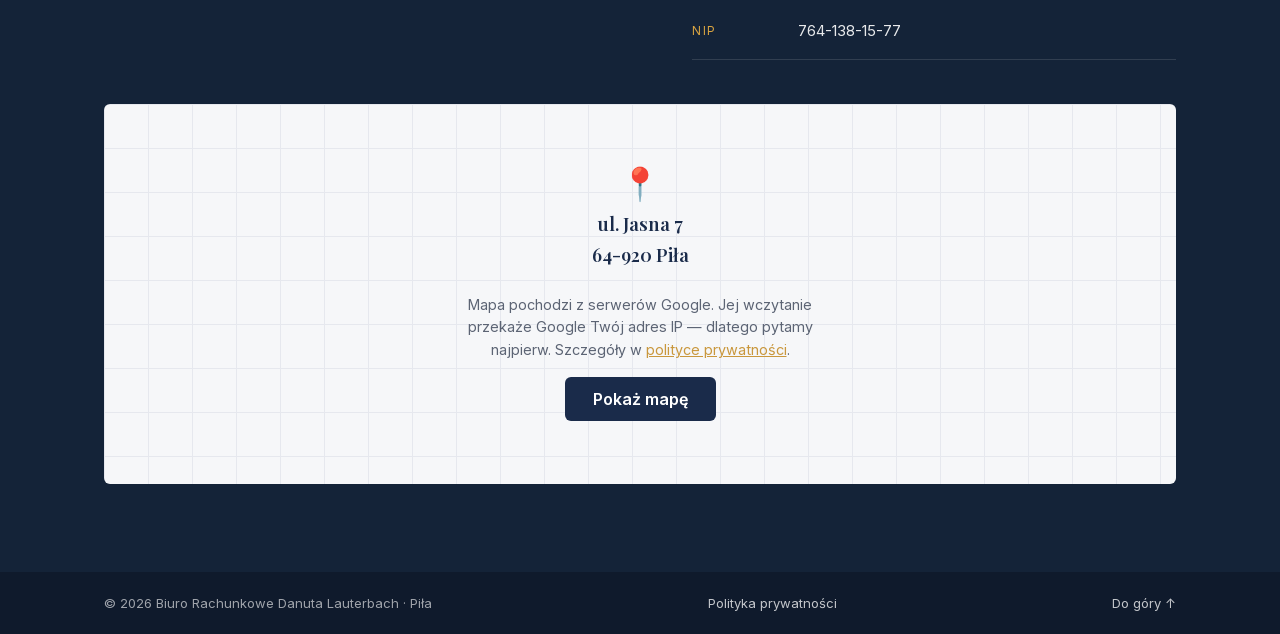
==== commit 4755516b: "RODO: kroje pisma z wlasnego serwera zamiast Google Fonts Przegladarka odwiedzajacego laczyla sie z " ====
--- a/index.html
+++ b/index.html
@@ -23,10 +23,7 @@
   <link rel="icon" type="image/png" href="img/favicon.png">
   <link rel="apple-touch-icon" href="img/apple-touch-icon.png">
   <link rel="preload" as="image" href="img/slide-1.jpg">
-  <link rel="preconnect" href="https://fonts.googleapis.com">
-  <link rel="preconnect" href="https://fonts.gstatic.com" crossorigin>
-  <link href="https://fonts.googleapis.com/css2?family=Playfair+Display:wght@500;600&family=Inter:wght@400;500;600&display=swap" rel="stylesheet">
-  <link rel="stylesheet" href="css/style.css?v=4">
+  <link rel="stylesheet" href="css/style.css?v=5">
   <script type="application/ld+json">
   {
     "@context": "https://schema.org",
--- a/css/style.css
+++ b/css/style.css
@@ -1,3 +1,46 @@
+/* === KROJE PISMA (lokalnie, bez Google) — start ===
+   Wygenerowane automatycznie — pliki .woff2 leza w katalogu fonts/.
+   Powod: wczytywanie z fonts.gstatic.com wysylalo adres IP odwiedzajacego
+   do Google, zanim ktokolwiek wyrazil zgode (RODO). */
+
+@font-face {
+  font-family: 'Inter';
+  font-style: normal;
+  font-weight: 400 600;
+  font-display: swap;
+  src: url('../fonts/inter-latin.woff2') format('woff2');
+  unicode-range: U+0000-00FF, U+0131, U+0152-0153, U+02BB-02BC, U+02C6, U+02DA, U+02DC, U+0304, U+0308, U+0329, U+2000-206F, U+20AC, U+2122, U+2191, U+2193, U+2212, U+2215, U+FEFF, U+FFFD;
+}
+
+@font-face {
+  font-family: 'Inter';
+  font-style: normal;
+  font-weight: 400 600;
+  font-display: swap;
+  src: url('../fonts/inter-latin-ext.woff2') format('woff2');
+  unicode-range: U+0100-02BA, U+02BD-02C5, U+02C7-02CC, U+02CE-02D7, U+02DD-02FF, U+0304, U+0308, U+0329, U+1D00-1DBF, U+1E00-1E9F, U+1EF2-1EFF, U+2020, U+20A0-20AB, U+20AD-20C0, U+2113, U+2C60-2C7F, U+A720-A7FF;
+}
+
+@font-face {
+  font-family: 'Playfair Display';
+  font-style: normal;
+  font-weight: 500 600;
+  font-display: swap;
+  src: url('../fonts/playfair-display-latin.woff2') format('woff2');
+  unicode-range: U+0000-00FF, U+0131, U+0152-0153, U+02BB-02BC, U+02C6, U+02DA, U+02DC, U+0304, U+0308, U+0329, U+2000-206F, U+20AC, U+2122, U+2191, U+2193, U+2212, U+2215, U+FEFF, U+FFFD;
+}
+
+@font-face {
+  font-family: 'Playfair Display';
+  font-style: normal;
+  font-weight: 500 600;
+  font-display: swap;
+  src: url('../fonts/playfair-display-latin-ext.woff2') format('woff2');
+  unicode-range: U+0100-02BA, U+02BD-02C5, U+02C7-02CC, U+02CE-02D7, U+02DD-02FF, U+0304, U+0308, U+0329, U+1D00-1DBF, U+1E00-1E9F, U+1EF2-1EFF, U+2020, U+20A0-20AB, U+20AD-20C0, U+2113, U+2C60-2C7F, U+A720-A7FF;
+}
+
+/* === KROJE PISMA — koniec === */
+
 /* ============================================
    Biuro Rachunkowe Danuta Lauterbach — pilaksiegowa
    Koncepcja 1: klasyka — granat + złoto
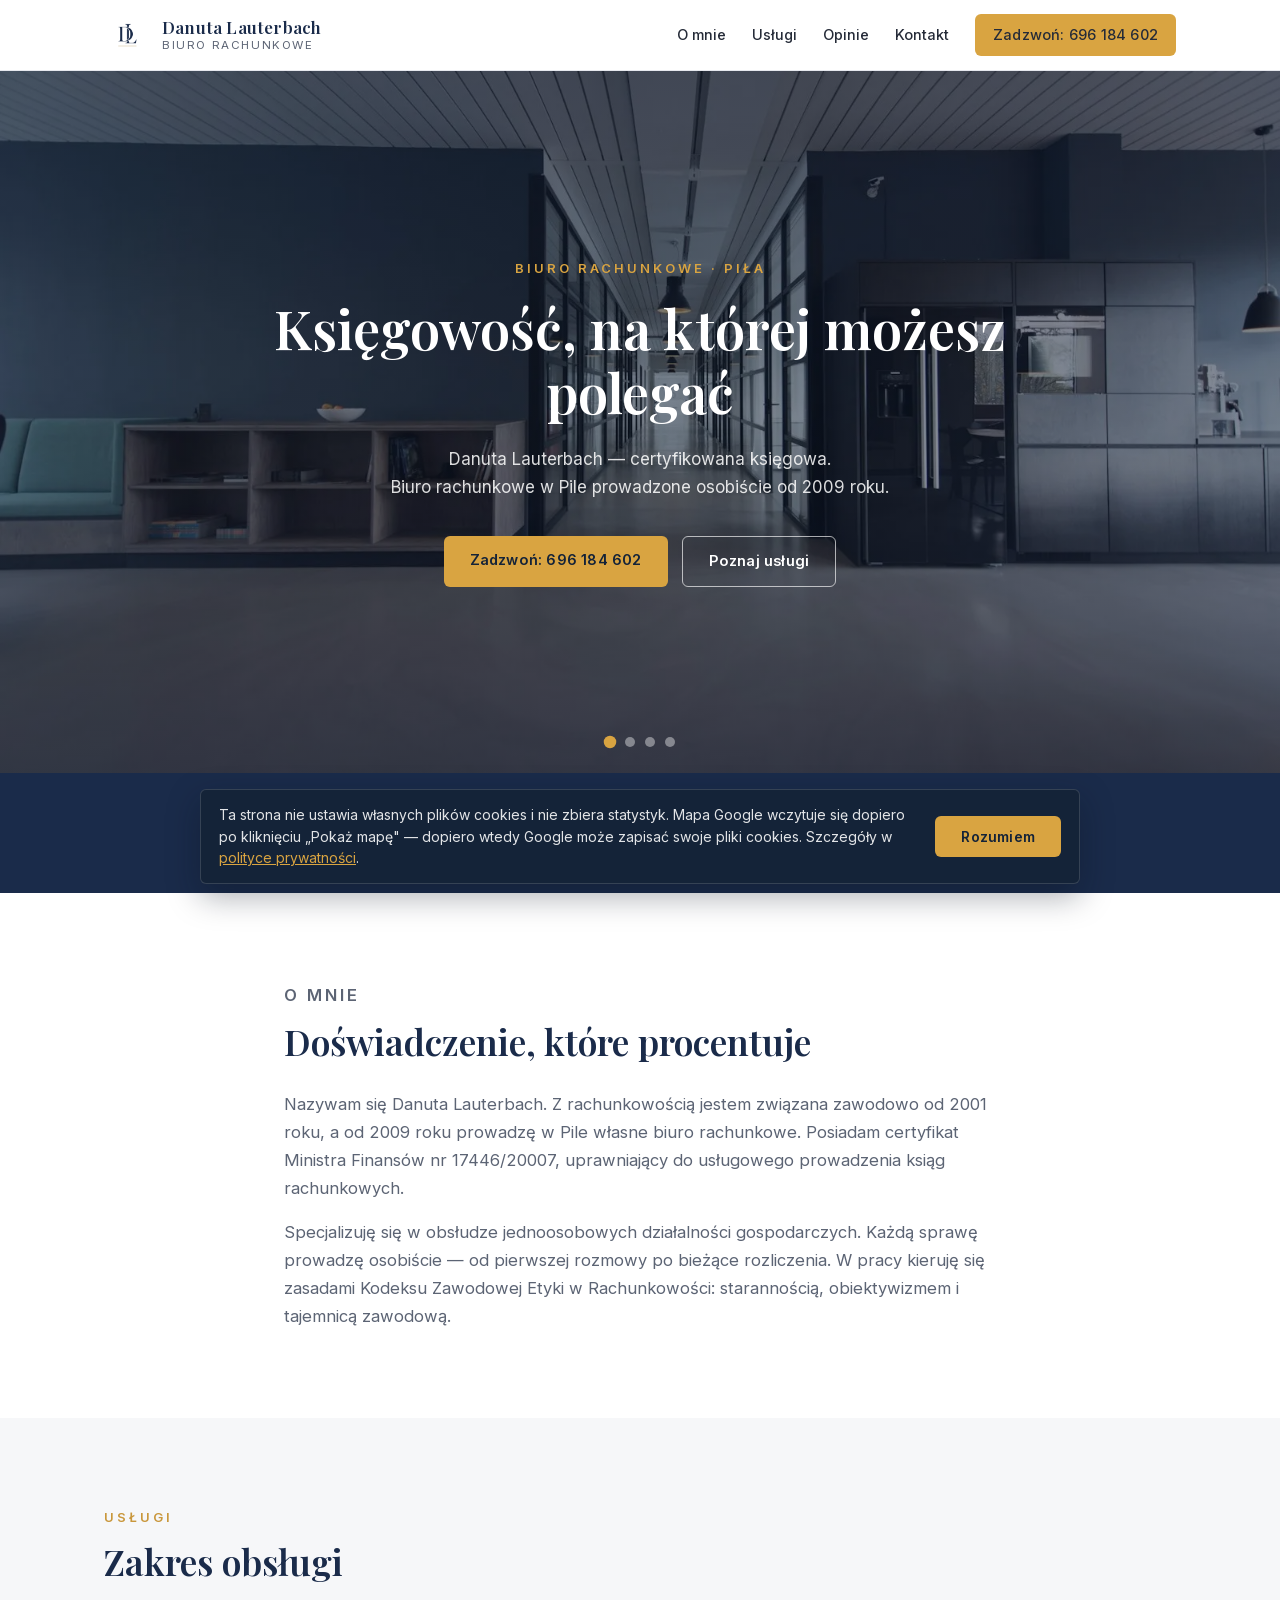
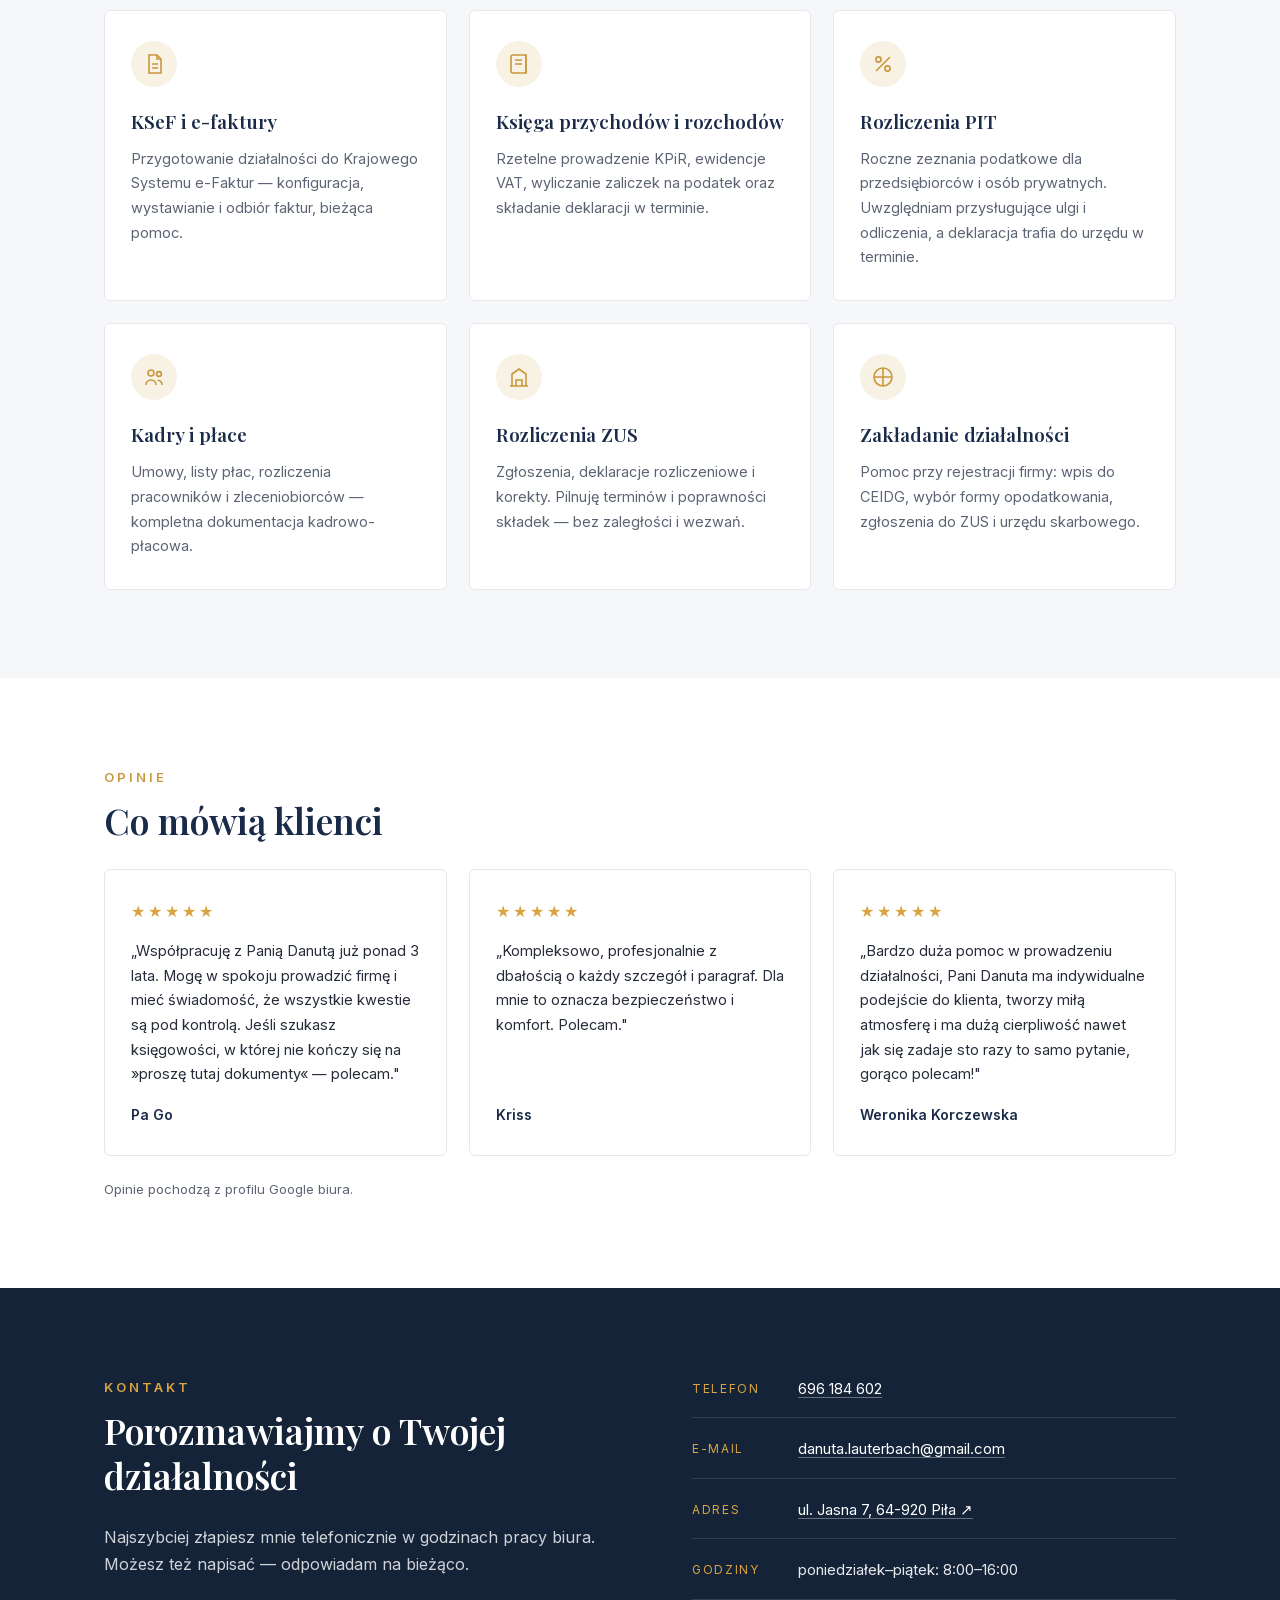
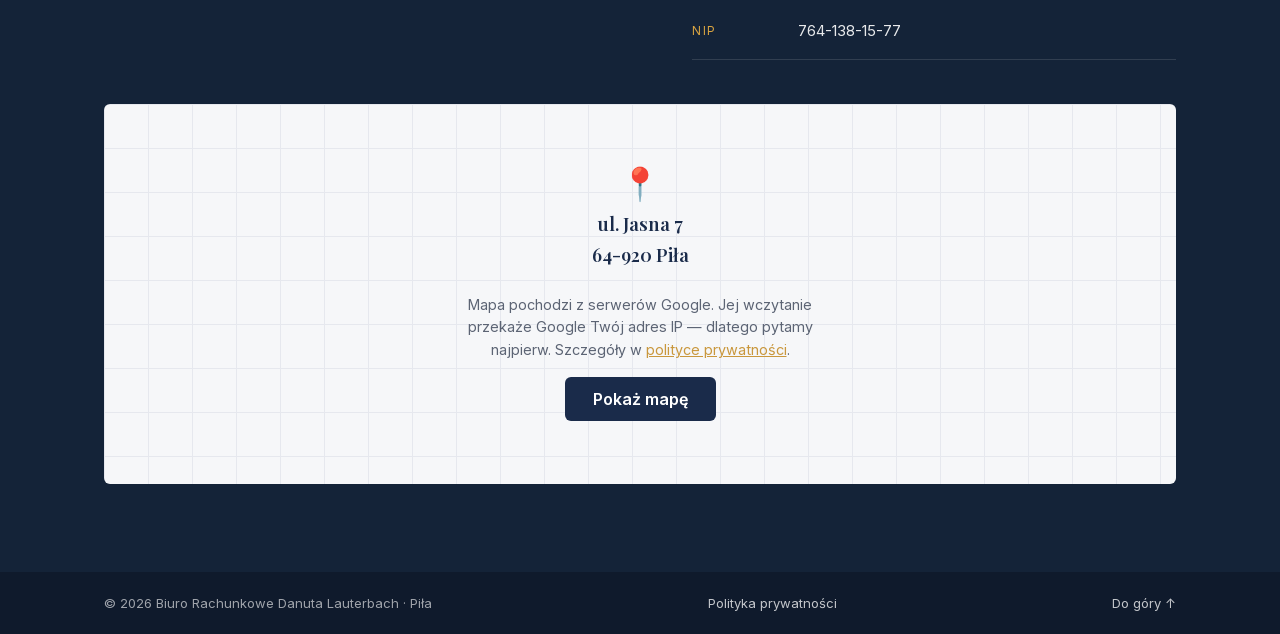
==== commit a0c6b7d7: "Szybkosc: zdjecia slidera do WebP + dwa rozmiary Cztery zdjecia hero wazily razem 697 KB i wszystkie" ====
--- a/index.html
+++ b/index.html
@@ -22,7 +22,8 @@
   <meta name="theme-color" content="#1a2b4a">
   <link rel="icon" type="image/png" href="img/favicon.png">
   <link rel="apple-touch-icon" href="img/apple-touch-icon.png">
-  <link rel="preload" as="image" href="img/slide-1.jpg">
+  <link rel="preload" as="image" href="img/slide-1.webp"
+        imagesrcset="img/slide-1-800.webp 800w, img/slide-1.webp 1600w" imagesizes="100vw">
   <link rel="stylesheet" href="css/style.css?v=5">
   <script type="application/ld+json">
   {
@@ -73,7 +74,7 @@
 <header class="site-header">
   <div class="container header-inner">
     <a href="#start" class="brand">
-      <img src="img/logo-transparent.png" alt="Logo DL — Danuta Lauterbach" width="46" height="46">
+      <img src="img/logo-transparent.webp" alt="Logo DL — Danuta Lauterbach" width="46" height="46">
       <span class="brand-text">
         <strong>Danuta Lauterbach</strong>
         <small>biuro rachunkowe</small>
@@ -97,10 +98,18 @@
   <!-- HERO ze zmieniającymi się zdjęciami -->
   <section class="hero" aria-label="Sekcja powitalna">
     <div class="hero-slides" id="heroSlides">
-      <img src="img/slide-1.jpg" class="slide is-active" alt="Nowoczesne wnętrze biura w granatowej tonacji" width="1600" height="1068" fetchpriority="high">
-      <img src="img/slide-2.jpg" class="slide" alt="Otwarta księga i notatnik z długopisem" width="1600" height="1201" decoding="async">
-      <img src="img/slide-3.jpg" class="slide" alt="Podpisywanie dokumentów piórem" width="1600" height="1068" decoding="async">
-      <img src="img/slide-4.jpg" class="slide" alt="Praca z dokumentami przy biurku, obok filiżanka kawy" width="1600" height="1067" decoding="async">
+      <img src="img/slide-1.webp"
+           srcset="img/slide-1-800.webp 800w, img/slide-1.webp 1600w" sizes="100vw"
+           class="slide is-active" alt="Nowoczesne wnętrze biura w granatowej tonacji" width="1600" height="1068" fetchpriority="high">
+      <img src="img/slide-2.webp"
+           srcset="img/slide-2-800.webp 800w, img/slide-2.webp 1600w" sizes="100vw"
+           class="slide" alt="Otwarta księga i notatnik z długopisem" width="1600" height="1201" decoding="async">
+      <img src="img/slide-3.webp"
+           srcset="img/slide-3-800.webp 800w, img/slide-3.webp 1600w" sizes="100vw"
+           class="slide" alt="Podpisywanie dokumentów piórem" width="1600" height="1068" decoding="async">
+      <img src="img/slide-4.webp"
+           srcset="img/slide-4-800.webp 800w, img/slide-4.webp 1600w" sizes="100vw"
+           class="slide" alt="Praca z dokumentami przy biurku, obok filiżanka kawy" width="1600" height="1067" decoding="async">
     </div>
     <div class="hero-overlay"></div>
     <div class="container hero-content">
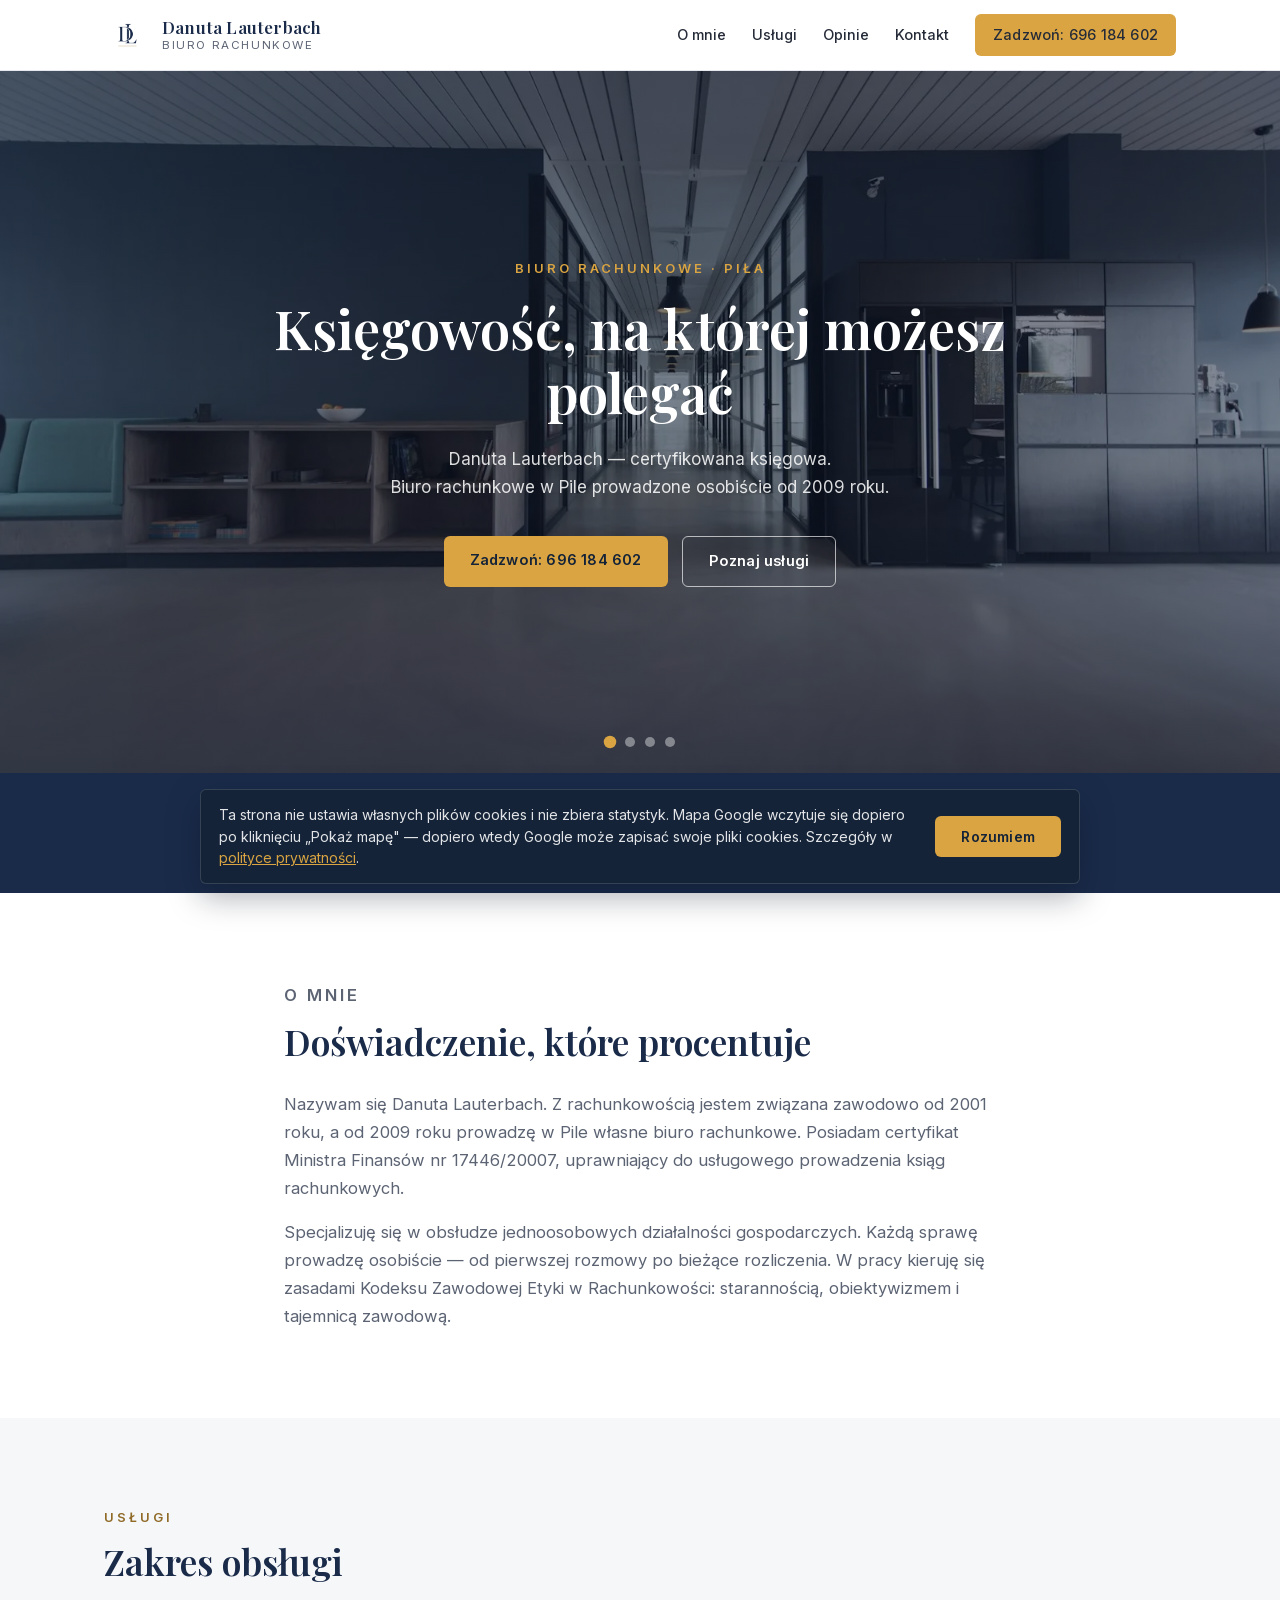
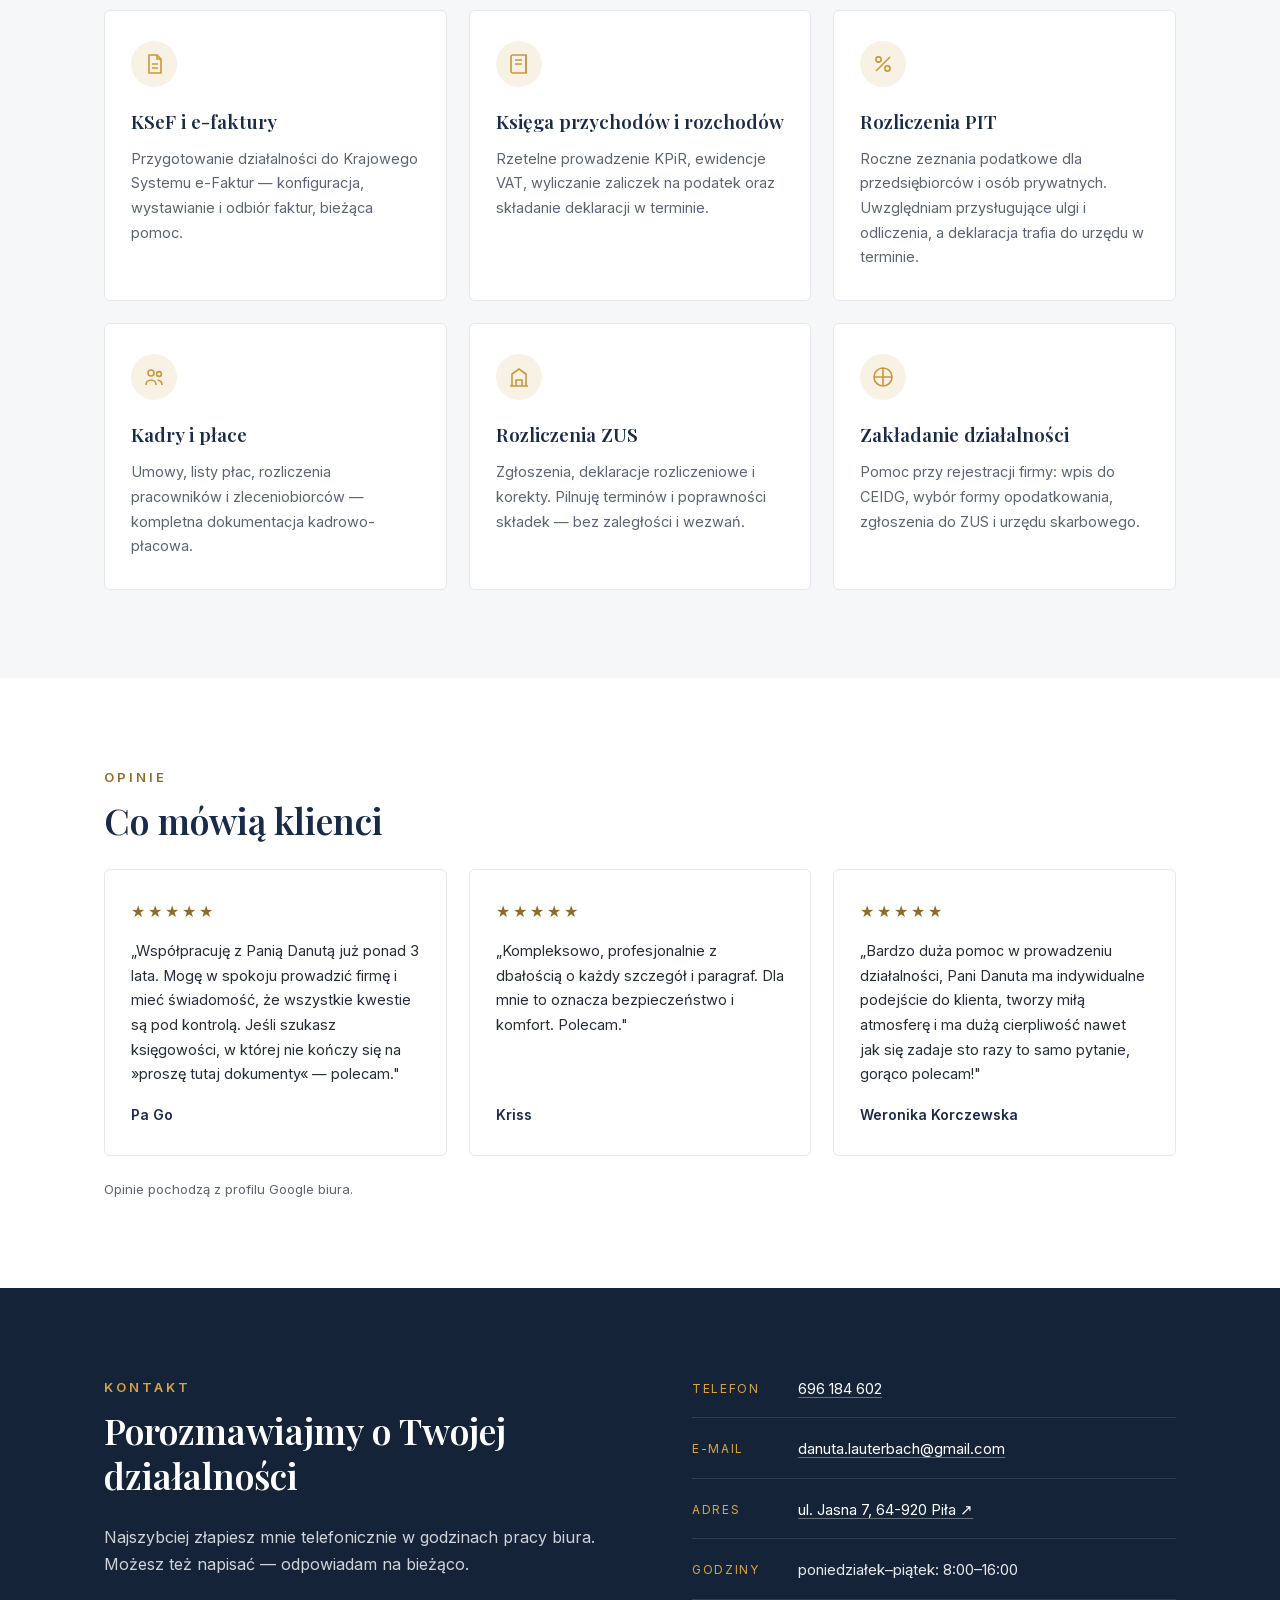
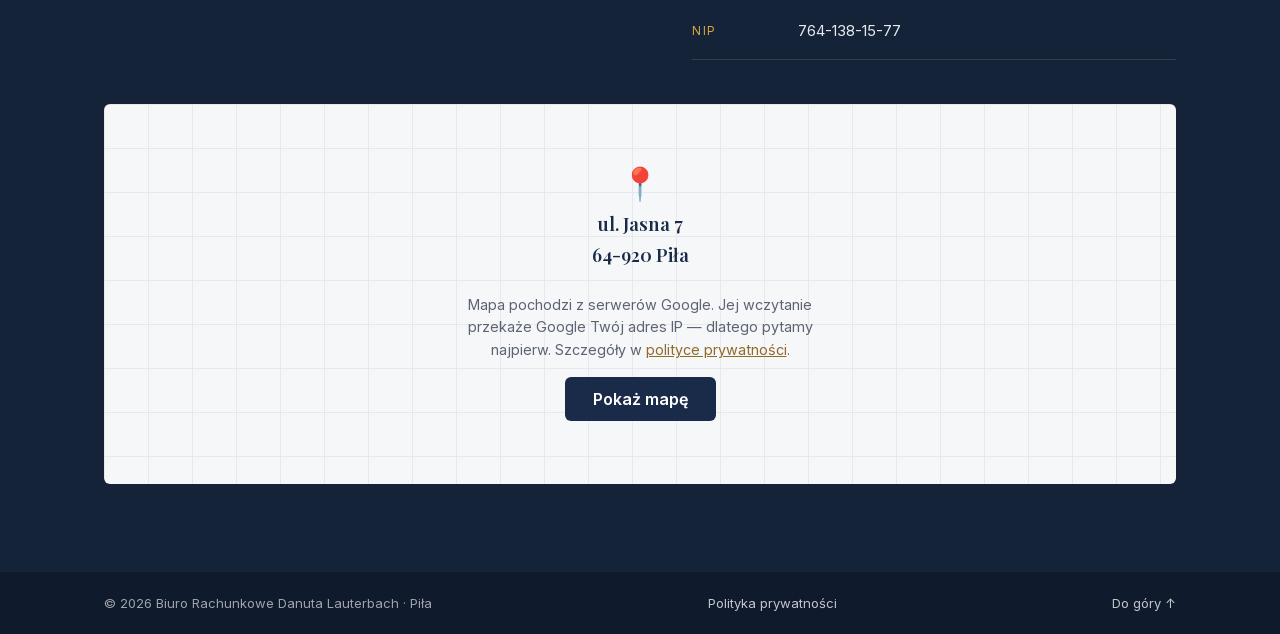
==== commit 6fbc4184: "Kontrast, skip-link i geo po audycie - Kontrast WCAG AA zalezny od tla: zloto na jasnym tle dawalo 2" ====
--- a/index.html
+++ b/index.html
@@ -24,7 +24,7 @@
   <link rel="apple-touch-icon" href="img/apple-touch-icon.png">
   <link rel="preload" as="image" href="img/slide-1.webp"
         imagesrcset="img/slide-1-800.webp 800w, img/slide-1.webp 1600w" imagesizes="100vw">
-  <link rel="stylesheet" href="css/style.css?v=5">
+  <link rel="stylesheet" href="css/style.css?v=8">
   <script type="application/ld+json">
   {
     "@context": "https://schema.org",
@@ -41,7 +41,7 @@
       "postalCode": "64-920",
       "addressCountry": "PL"
     },
-    "geo": { "@type": "GeoCoordinates", "latitude": 53.1510, "longitude": 16.7380 },
+    "geo": { "@type": "GeoCoordinates", "latitude": 53.183072, "longitude": 16.752813 },
     "openingHoursSpecification": {
       "@type": "OpeningHoursSpecification",
       "dayOfWeek": ["Monday", "Tuesday", "Wednesday", "Thursday", "Friday"],
@@ -70,6 +70,7 @@
   </script>
 </head>
 <body>
+  <a class="skip-link" href="#start">Przejdź do treści</a>
 
 <header class="site-header">
   <div class="container header-inner">
@@ -85,7 +86,7 @@
       <a href="#uslugi">Usługi</a>
       <a href="#opinie">Opinie</a>
       <a href="#kontakt">Kontakt</a>
-      <a href="tel:696184602" class="btn btn-gold btn-nav">Zadzwoń: 696 184 602</a>
+      <a href="tel:+48696184602" class="btn btn-gold btn-nav">Zadzwoń: 696 184 602</a>
     </nav>
     <button class="nav-toggle" id="navToggle" aria-label="Otwórz menu" aria-expanded="false">
       <span></span><span></span><span></span>
@@ -118,7 +119,7 @@
       <p class="hero-sub">Danuta Lauterbach — certyfikowana księgowa.<br>
       Biuro rachunkowe w Pile prowadzone osobiście od 2009 roku.</p>
       <div class="hero-actions">
-        <a href="tel:696184602" class="btn btn-gold">Zadzwoń: 696 184 602</a>
+        <a href="tel:+48696184602" class="btn btn-gold">Zadzwoń: 696 184 602</a>
         <a href="#uslugi" class="btn btn-ghost">Poznaj usługi</a>
       </div>
     </div>
@@ -251,7 +252,7 @@
       <ul class="contact-list">
         <li>
           <span class="contact-label">Telefon</span>
-          <a href="tel:696184602">696 184 602</a>
+          <a href="tel:+48696184602">696 184 602</a>
         </li>
         <li>
           <span class="contact-label">E-mail</span>
@@ -306,6 +307,6 @@
   <button type="button" id="cookieAccept" class="btn btn-gold">Rozumiem</button>
 </div>
 
-<script src="js/script.js?v=3"></script>
+<script src="js/script.js?v=4"></script>
 </body>
 </html>
--- a/css/style.css
+++ b/css/style.css
@@ -51,6 +51,11 @@
   --navy-dark: #142338;
   --gold: #c9973c;
   --gold-light: #d9a441;
+  /* Złoto na JASNYM tle nie spełnia kontrastu (2,2–2,5:1), dlatego do tekstu
+     i grafik na bieli używamy ciemniejszych wariantów. Na granacie zostaje
+     oryginalne złoto — tam kontrast jest w porządku. */
+  --gold-text: #906b28;   /* 4.54:1 na jasnym tle — tekst */
+  --gold-mark: #c08b27;   /* 3.02:1 na bieli — gwiazdki i inne grafiki */
   --ink: #252b38;
   --muted: #5c6474;
   --bg: #ffffff;
@@ -298,6 +303,7 @@
   font-family: var(--font-serif);
   font-size: 24px;
   font-weight: 600;
+  /* pasek jest granatowy — jasne złoto daje tu 6.27:1 */
   color: var(--gold-light);
 }
 
@@ -313,7 +319,7 @@
 .section-alt { background: var(--bg-alt); }
 
 .section-kicker {
-  color: var(--gold);
+  color: var(--gold-text);
   font-size: 13px;
   font-weight: 600;
   text-transform: uppercase;
@@ -397,7 +403,7 @@
 }
 
 .stars {
-  color: var(--gold-light);
+  color: var(--gold-text);
   font-size: 16px;
   letter-spacing: 3px;
   margin-bottom: 14px;
@@ -517,7 +523,7 @@
   max-width: 42ch;
   margin: 0;
 }
-.map-consent__note a { color: var(--gold); }
+.map-consent__note a { color: var(--gold-text); }  /* zaślepka ma jasne tło */
 .map-consent__btn {
   margin-top: 8px;
   padding: 12px 28px;
@@ -605,7 +611,7 @@
 
 .cookie-banner[hidden] { display: none; }
 
-.cookie-banner a { color: var(--gold-light); }
+.cookie-banner a { color: var(--gold-light); }  /* baner ma ciemne, granatowe tło */
 
 .cookie-banner .btn {
   border: 0;
@@ -674,3 +680,19 @@
   html { scroll-behavior: auto; }
   .hero-slides .slide { transition: none; }
 }
+
+/* --- Link „Przejdź do treści" (WCAG 2.4.1 Bypass Blocks) ---
+   Niewidoczny dopóki nie dostanie fokusu z klawiatury; wtedy wjeżdża
+   w lewy górny róg, żeby dało się pominąć nawigację jednym Tabem. */
+.skip-link {
+  position: absolute;
+  left: -999px;
+  top: 0;
+  z-index: 300;
+  padding: 0.75rem 1.25rem;
+  background: var(--navy-dark);
+  color: #fff;
+  font-weight: 600;
+  border-radius: 0 0 6px 0;
+}
+.skip-link:focus { left: 0; }
